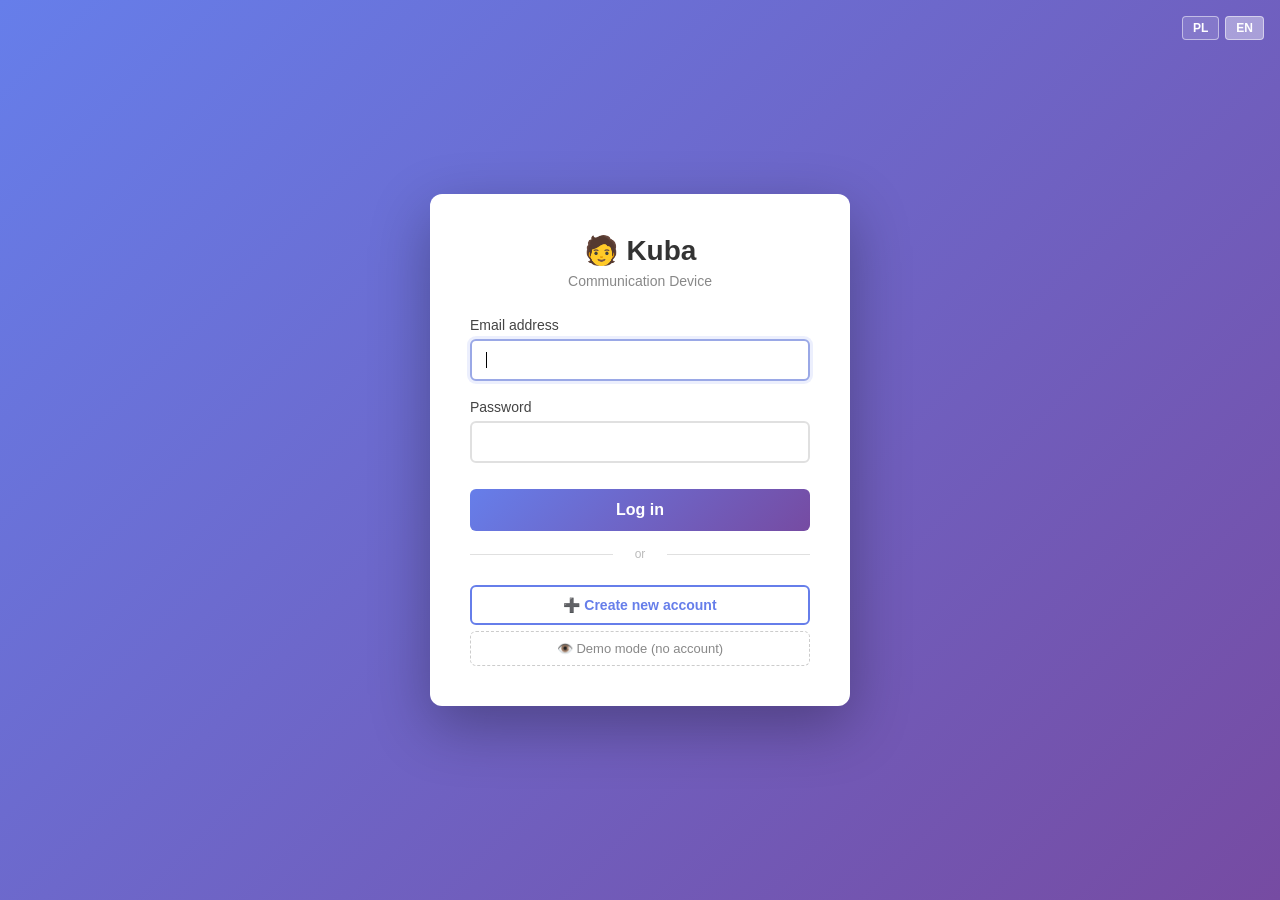
==== public/index.html @ e8bdd22d "Tool Tip for Demo" ====
<!DOCTYPE html>
<html lang="pl">
<head>
    <meta charset="UTF-8">
    <meta name="viewport" content="width=device-width, initial-scale=1.0">
    <title>Kuba - Urządzenie Komunikacyjne</title>
    <link rel="stylesheet" href="styles.css">
</head>
<body>
<div class="container">
    <!-- Header -->
    <header class="header">
        <h1 data-i18n="appHeading">Urządzenie Komunikacyjne</h1>
        <div class="status-bar">
            <span id="status" data-i18n="statusReady">Gotowe</span>
            <div id="demo-badge" class="demo-badge" style="display:none;">
                <span class="demo-badge-text" data-i18n="demoReadOnlyLabel">🔒 Read Only</span>
                <div class="demo-tooltip" data-i18n="demoBadgeTooltip">📝 Create account</div>
            </div>
            <button id="user-display-btn" class="manage-btn user-display-btn" title="Account">👤</button>
            <button id="manage-words-btn" class="manage-btn" data-i18n-title="manageWordsBtnTitle" title="Zarządzaj słowami">🛠️⚙️</button>
            <button id="logout-btn" class="manage-btn logout-btn" data-i18n-title="logoutBtnTitle" title="Wyloguj się">⏻</button>
        </div>
    </header>



    <!-- Recent Messages Display -->
    <div id="recent-messages-container" class="recent-messages-container">
        <div class="recent-messages-label" data-i18n="recentMessagesLabel">Ostatnio kliknięte:</div>
        <div id="recent-messages-list" class="recent-messages-list">
            <!-- Generated dynamically -->
        </div>
    </div>

    <!-- Category Grid -->
    <main class="category-grid" id="categoryGrid" role="main">
        <!-- Generated dynamically -->
    </main>

    <!-- Toast Notification -->
    <div id="toast" class="toast" aria-live="polite"></div>

    <!-- Hidden audio element for alarm fallback -->
    <audio id="alarm-audio"></audio>

    <!-- Word Management Modal -->
    <div id="word-modal" class="modal">
        <div class="modal-content">
            <div class="modal-header">
                <h2 data-i18n="modalTitle">Zarządzaj słowami</h2>
                <button class="modal-close" id="modal-close">&times;</button>
            </div>

            <div class="modal-body">
                <div class="modal-tabs">
                    <button class="tab-btn active" data-tab="categories-tab" data-i18n="tabCategories">Zarządzaj kategoriami</button>
                    <button class="tab-btn" data-tab="words-tab" data-i18n="tabWords">Zarządzaj Słowami</button>
                    <button class="tab-btn" data-tab="global-words-tab" data-i18n="tabGlobalWords">Globalne Słowa</button>
                    <button class="tab-btn" data-tab="settings-tab" data-i18n="tabSettings">Ustawienia</button>
                </div>

                <!-- Manage Categories Tab -->
                <div id="categories-tab" class="tab-content active">
                    <div class="form-group">
                        <label data-i18n="labelManageCategories">Zarządzaj kategoriami:</label>
                        <div class="categories-management-wrapper">
                            <div id="categories-management-list">
                                <p class="empty-placeholder" data-i18n="emptyCategories">Brak kategorii</p>
                            </div>
                        </div>

                        <div class="add-category-form">
                            <h4 data-i18n="headingAddCategory">➕ Dodaj nową kategorię</h4>
                            <div class="form-row">
                                <input type="text" id="new-category-name" data-i18n-placeholder="placeholderCategoryName" placeholder="Nazwa nowej kategorii..." class="inline-text-input">
                                <button id="add-category-btn" class="btn-primary" data-i18n="btnAdd">➕ Dodaj</button>
                            </div>
                        </div>
                        <small class="add-category-help" data-i18n="hintClickCategory">
                            Kliknij na kategorię aby edytować lub usunąć
                        </small>
                    </div>
                </div>

                <!-- Manage Words Tab -->
                <div id="words-tab" class="tab-content">
                    <div class="form-group">
                        <label for="words-category-select" data-i18n="labelSelectCategory">Wybierz kategorię:</label>
                        <select id="words-category-select">
                            <option value="" data-i18n="optionSelectCategory">-- Wybierz kategorię --</option>
                        </select>
                    </div>

                    <div id="words-list-container" class="words-list-container">
                        <p class="empty-placeholder" data-i18n="emptySelectCategory">Wybierz kategorię aby zobaczyć słowa</p>
                    </div>

                    <div id="add-word-form-simple" class="add-word-form">
                        <h4 data-i18n="headingAddWord">➕ Dodaj nowe słowo</h4>
                        <div class="form-row">
                            <input type="text" id="word-text-input" data-i18n-placeholder="placeholderWordText" placeholder="Tekst słowa..." class="inline-text-input">
                            <button id="add-word-btn" class="btn-primary" data-i18n="btnAdd">➕ Dodaj</button>
                        </div>
                    </div>

                    <!-- Hidden legacy elements kept for JS internal references -->
                    <select id="category-select" class="hidden-control"><option value="">...</option></select>
                    <select id="position-select" class="hidden-control"><option value="">...</option></select>
                    <input type="color" id="word-color-input" value="#667eea" class="hidden-control">
                    <input type="number" id="word-size-input" class="hidden-control">
                    <input type="checkbox" id="use-color-checkbox" class="hidden-control">
                    <button id="add-cancel-btn" class="hidden-control"></button>
                    <div id="edit-word-section" class="hidden-control">
                        <input type="text" id="edit-word-text">
                        <input type="color" id="edit-word-color" value="#667eea">
                        <input type="number" id="edit-word-size">
                        <p id="edit-word-position-info"></p>
                        <button id="save-edit-word-btn"></button>
                        <button id="edit-cancel-btn"></button>
                        <button id="edit-move-up-btn"></button>
                        <button id="edit-move-down-btn"></button>
                    </div>
                </div>

                <!-- Global Words Tab -->
                <div id="global-words-tab" class="tab-content">
                    <div class="form-group">
                        <p class="form-hint" data-i18n="globalWordsHint">Globalne słowa są dodawane do kategorii automatycznie. Każde słowo ma własny zakres.</p>
                    </div>

                    <div id="global-words-list-container" class="words-list-container">
                        <p class="empty-placeholder" data-i18n="emptyGlobalWords">Brak globalnych słów</p>
                    </div>

                    <div class="add-word-form active">
                        <h4 data-i18n="headingAddGlobalWord">➕ Dodaj globalne słowo</h4>
                        <div class="form-row">
                            <input type="text" id="global-word-text-input" data-i18n-placeholder="placeholderWordText" placeholder="Tekst słowa..." class="inline-text-input">
                            <button id="add-global-word-btn" class="btn-primary" data-i18n="btnAdd">➕ Dodaj</button>
                        </div>
                    </div>
                </div>

                <!-- Settings Tab -->
                <div id="settings-tab" class="tab-content">

                    <!-- Language Settings -->
                    <div class="settings-section-language">
                        <h3 data-i18n="headingLanguage">🌐 Język</h3>
                        <div class="form-group">
                            <label for="language-select" data-i18n="labelLanguage">Wybierz język:</label>
                            <select id="language-select">
                                <option value="pl" data-i18n="optionPolish">Polski</option>
                                <option value="en" data-i18n="optionEnglish">English</option>
                            </select>
                        </div>
                    </div>

                    <!-- Alarm Settings (Orange section) -->
                    <div class="settings-section-alarm">
                        <h3 data-i18n="headingAlarmSettings">🔔 Ustawienia alarmu</h3>

                        <div class="form-group">
                            <label for="alarm-type-select" data-i18n="labelAlarmType">Rodzaj dźwięku alarmu:</label>
                            <div class="settings-input-row">
                                <select id="alarm-type-select">
                                    <!-- Populated by JavaScript from ALARM_PROFILES -->
                                </select>
                                <button id="test-alarm-sound-btn" class="btn-secondary" data-i18n="btnTestAlarm">🔊 Testuj</button>
                            </div>
                            <small class="form-hint" data-i18n="hintAlarmType">
                                Wybierz rodzaj dźwięku dostosowany do potrzeb słuchowych użytkownika.
                            </small>
                        </div>

                        <div class="form-group">
                            <label for="alarm-output-select" data-i18n="labelAlarmDevice">Urządzenie dla alarmu:</label>
                            <select id="alarm-output-select">
                                <option value="" data-i18n="optionDefaultDevice">Domyślne</option>
                            </select>
                            <small class="form-hint" data-i18n="hintAlarmDevice">
                                Alarm zawsze będzie grał na wybranym urządzeniu, niezależnie od ustawień systemowych.
                            </small>
                        </div>

                        <div class="form-group">
                            <label for="alarm-duration-slider" data-i18n="labelAlarmDuration">Długość alarmu:</label>
                            <div class="slider-row">
                                <input type="range" id="alarm-duration-slider" min="1" max="10" step="1" value="6">
                                <span id="alarm-duration-display" class="value-display">6s</span>
                            </div>
                            <small class="form-hint" data-i18n="hintAlarmDuration">
                                Ustaw czas trwania alarmu od 1 do 10 sekund.
                            </small>
                        </div>
                    </div>

                    <!-- Dwell Time Settings (Blue section) -->
                    <div class="settings-section-dwell">
                        <h3 data-i18n="headingDwell">👁️ Patrzenie na przycisk (Dwell Time)</h3>

                        <div class="form-group">
                            <label>
                                <input type="checkbox" id="dwell-enabled-toggle">
                                <span data-i18n="labelDwellEnabled">Włącz patrzenie na przycisk (Dwell Time)</span>
                            </label>
                            <small class="form-hint" data-i18n="hintDwellEnabled">
                                Gdy włączysz, przycisk będzie automatycznie aktywowany po patrzeniu na niego przez wskazany czas.
                            </small>
                        </div>

                        <div class="form-group" id="dwell-time-settings">
                            <label for="dwell-time-slider" data-i18n="labelDwellTime">Czas patrzenia na przycisk (Dwell Time):</label>
                            <div class="slider-row">
                                <input type="range" id="dwell-time-slider" min="500" max="5000" step="100" value="2000">
                                <span id="dwell-time-display" class="value-display">2.0s</span>
                            </div>
                            <small class="form-hint" data-i18n="hintDwellTime">
                                Przycisk zostanie automatycznie aktywowany po patrzeniu na niego przez wskazany czas. Gdy odsuniesz kursor licznik zresetuje się.
                            </small>
                        </div>
                    </div>

                    <!-- Dark Mode Settings (Purple section) -->
                    <div class="settings-section-darkmode">
                        <h3 data-i18n="headingDarkMode">🌙 Tryb ciemny</h3>

                        <div class="form-group">
                            <label>
                                <input type="checkbox" id="dark-mode-toggle">
                                <span data-i18n="labelDarkMode">Włącz tryb ciemny</span>
                            </label>
                            <small class="form-hint" data-i18n="hintDarkMode">
                                Zmień tło na ciemne dla wygody w słabym oświetleniu.
                            </small>
                        </div>
                    </div>

                    <!-- Telegram Integration -->
                    <div class="settings-section-telegram">
                        <div class="form-group">
                            <label>
                                <input type="checkbox" id="telegram-toggle">
                                <span data-i18n="labelTelegramEnabled">Włącz wysyłanie wiadomości na Telegram</span>
                            </label>
                            <small class="form-hint" data-i18n="hintTelegramEnabled">
                                Gdy włączysz, wiadomości będą wysyłane na wybrany kanał Telegram.
                            </small>
                        </div>

                        <div class="form-group" id="telegram-settings">
                            <div class="form-section">
                                <label for="telegram-chat-select" data-i18n="labelTelegramRecipient">Wybierz odbiorcę:</label>
                                <select id="telegram-chat-select">
                                    <option value="" data-i18n="optionNoRecipients">-- Brak skonfigurowanych odbiorców --</option>
                                </select>
                            </div>

                            <div class="telegram-add-section">
                                <h4 data-i18n="headingAddRecipient">➕ Dodaj nowego odbiorcę</h4>
                                <div class="form-row">
                                    <input type="text" id="telegram-new-name" data-i18n-placeholder="placeholderTelegramName" placeholder="Nazwa (np. John)" class="inline-text-input">
                                    <input type="text" id="telegram-new-chat-id" placeholder="Chat ID" class="inline-text-input">
                                    <button id="telegram-add-chat-btn" class="btn-primary" data-i18n="btnAdd">➕ Dodaj</button>
                                </div>
                                <small class="form-hint" data-i18n="hintTelegramChatId">
                                    Znajdziesz swój Chat ID wpisując @userinfobot w Telegramie
                                </small>
                            </div>

                            <div class="form-section">
                                <div id="telegram-chats-list" class="telegram-chats-list">
                                    <p class="empty-placeholder" data-i18n="emptyRecipients">Brak skonfigurowanych odbiorców</p>
                                </div>
                            </div>

                            <div class="form-action">
                                <button id="telegram-test-btn" class="btn-secondary" data-i18n="btnTestConnection">
                                    Testuj połączenie
                                </button>
                                <div id="telegram-status"></div>
                            </div>
                        </div>
                    </div>
                </div>
            </div>

            <div class="modal-footer">
                <button id="save-all-changes-btn" class="btn-primary" data-i18n="btnSaveChanges">💾 Zapisz zmiany</button>
                <button id="modal-cancel" class="btn-secondary" data-i18n="btnCancelChanges">❌ Anuluj (odrzuć zmiany)</button>
            </div>
        </div>
    </div>
    <!-- User Management Modal -->
    <div id="user-modal" class="modal">
        <div class="modal-content">
            <div class="modal-header">
                <h2 id="user-modal-title">👥 Zarządzanie użytkownikami</h2>
                <button class="modal-close" id="user-modal-close">&times;</button>
            </div>
            <div class="modal-body" id="user-modal-body">
                <!-- Filled by userManagement.js -->
            </div>
        </div>
    </div>
</div>

<script type="module" src="js/app.js"></script>
</body>
</html>
---- public/styles.css ----
/* ============================================
   KUBA - AAC Application Styles
   Eye-Tracker Optimized
   ============================================ */

* {
    margin: 0;
    padding: 0;
    box-sizing: border-box;
}

body {
    font-family: "Segoe UI", Arial, sans-serif;
    background-color: #f5f5f5;
    color: #333;
    -webkit-user-select: none;
    user-select: none;
    overflow: hidden;
}

/* ============================================
   CONTAINER & LAYOUT
   ============================================ */

.container {
    display: flex;
    flex-direction: column;
    height: 100vh;
    width: 100%;
    max-width: 100%;
    background: #667eea;
    padding: 6px;
    gap: 6px;
    overflow-x: hidden;
}


.header {
    background: rgba(255, 255, 255, 0.95);
    padding: 10px 15px;
    border-radius: 8px;
    box-shadow: 0 2px 8px rgba(0, 0, 0, 0.1);
    display: flex;
    justify-content: space-between;
    align-items: center;
}

.header h1 {
    font-size: 24px;
    font-weight: 700;
    color: #333;
    text-transform: uppercase;
    letter-spacing: 1px;
}

.status-bar {
    display: flex;
    gap: 15px;
    align-items: center;
    font-size: 14px;
    font-weight: 500;
}

.audio-device-selector {
    display: flex;
    gap: 8px;
    align-items: center;
}

.audio-device-selector label {
    font-size: 18px;
    cursor: pointer;
}

.audio-device-selector select {
    padding: 6px 10px;
    border: 2px solid rgba(102, 126, 234, 0.3);
    border-radius: 4px;
    background: white;
    color: #333;
    font-size: 12px;
    font-family: inherit;
    cursor: pointer;
    transition: border-color 0.2s ease;
    min-width: 150px;
}

.audio-device-selector select:hover {
    border-color: rgba(102, 126, 234, 0.6);
}

.audio-device-selector select:focus {
    outline: none;
    border-color: #667eea;
    box-shadow: 0 0 0 3px rgba(102, 126, 234, 0.1);
}

#status {
    color: #28a745;
    padding: 5px 12px;
    background: #e8f5e9;
    border-radius: 20px;
}

#user-display {
    margin-right: 15px;
    font-size: 14px;
    color: #666;
}

#alarm-audio {
    display: none;
}

/* ============================================
   RECENT MESSAGES DISPLAY
   ============================================ */

.recent-messages-container {
    background: rgba(255, 255, 255, 0.95);
    border-radius: 8px;
    padding: 10px 15px;
    box-shadow: 0 2px 8px rgba(0, 0, 0, 0.1);
    display: flex;
    align-items: center;
    gap: 12px;
    max-height: 65px;
    overflow: hidden;
    flex-shrink: 0;
}

.recent-messages-label {
    font-size: 14px;
    font-weight: 600;
    color: #333;
    text-transform: uppercase;
    letter-spacing: 0.5px;
    white-space: nowrap;
    flex-shrink: 0;
}

.recent-messages-list {
    display: flex;
    gap: 8px;
    overflow-x: auto;
    overflow-y: hidden;
    flex: 1;
    padding-right: 10px;
    scroll-behavior: smooth;
}

.recent-messages-list::-webkit-scrollbar {
    height: 4px;
}

.recent-messages-list::-webkit-scrollbar-track {
    background: transparent;
}

.recent-messages-list::-webkit-scrollbar-thumb {
    background: rgba(102, 126, 234, 0.3);
    border-radius: 2px;
}

.recent-messages-list::-webkit-scrollbar-thumb:hover {
    background: rgba(102, 126, 234, 0.5);
}

.recent-message-item {
    background: linear-gradient(135deg, rgba(102, 126, 234, 0.1) 0%, rgba(118, 75, 162, 0.1) 100%);
    border: 1px solid rgba(102, 126, 234, 0.3);
    border-radius: 6px;
    padding: 8px 12px;
    font-size: 13px;
    font-weight: 500;
    color: #333;
    white-space: nowrap;
    display: flex;
    flex-direction: column;
    gap: 2px;
    flex-shrink: 0;
    min-height: 44px;
    align-items: center;
    justify-content: center;
    text-align: center;
    cursor: pointer;
    transition: all 0.2s ease;
    background-clip: padding-box;
}

.recent-message-item:hover {
    background: linear-gradient(135deg, rgba(102, 126, 234, 0.2) 0%, rgba(118, 75, 162, 0.2) 100%);
    border-color: rgba(102, 126, 234, 0.5);
    transform: translateY(-2px);
    box-shadow: 0 4px 10px rgba(102, 126, 234, 0.2);
}

.recent-message-item:active {
    transform: translateY(0);
    box-shadow: 0 2px 6px rgba(102, 126, 234, 0.15);
}

.recent-message-item:focus {
    outline: 2px solid #667eea;
    outline-offset: 2px;
}

.recent-message-text {
    font-weight: 600;
    color: #667eea;
    max-width: 120px;
    overflow: hidden;
    text-overflow: ellipsis;
    white-space: nowrap;
}

.recent-message-meta {
    font-size: 11px;
    color: #999;
    white-space: nowrap;
}

/* ============================================
   DARK MODE - RECENT MESSAGES
   ============================================ */

.dark-mode .recent-messages-container {
    background: rgba(30, 30, 30, 0.95);
    box-shadow: 0 2px 8px rgba(0, 0, 0, 0.5);
}

.dark-mode .recent-messages-label {
    color: #e0e0e0;
}

.dark-mode .recent-message-item {
    background: linear-gradient(135deg, rgba(102, 126, 234, 0.08) 0%, rgba(118, 75, 162, 0.08) 100%);
    border: 1px solid rgba(102, 126, 234, 0.2);
    color: #e0e0e0;
}

.dark-mode .recent-message-item:hover {
    background: linear-gradient(135deg, rgba(102, 126, 234, 0.15) 0%, rgba(118, 75, 162, 0.15) 100%);
    border-color: rgba(102, 126, 234, 0.4);
    box-shadow: 0 4px 10px rgba(102, 126, 234, 0.15);
}

.dark-mode .recent-message-item:focus {
    outline: 2px solid #667eea;
    outline-offset: 2px;
}

.dark-mode .recent-message-text {
    color: #8fa3ff;
}

.dark-mode .recent-message-meta {
    color: #666;
}

/* ============================================
   RESPONSIVE - RECENT MESSAGES
   ============================================ */

@media (max-width: 1200px) {
    .recent-messages-container {
        padding: 8px 12px;
    }

    .recent-message-item {
        padding: 6px 10px;
        font-size: 12px;
        min-height: 40px;
    }
}

@media (max-width: 768px) {
    .recent-messages-container {
        padding: 6px 10px;
        gap: 8px;
    }

    .recent-messages-label {
        font-size: 12px;
    }

    .recent-message-item {
        padding: 5px 8px;
        font-size: 11px;
        min-height: 36px;
    }

    .recent-message-text {
        max-width: 80px;
        font-size: 11px;
    }

    .recent-message-meta {
        font-size: 9px;
    }
}



/* ============================================
   CATEGORY GRID - WINDOWS TILES STYLE
   ============================================ */

.category-grid {
    display: grid;
    grid-template-columns: repeat(3, 1fr);
    grid-auto-rows: auto;
    gap: 12px;
    padding: 48px;
    background: rgba(255, 255, 255, 0.95);
    border-radius: 8px;
    overflow-y: auto;
    overflow-x: hidden;
    flex: 1;
    grid-auto-flow: row;
    width: 100%;
}

/* Special layout for expanded category view */
.category-grid.expanded-view {
    display: flex;
    flex-direction: column;
    grid-template-columns: none;
    gap: 12px;
    padding: 12px;
}

/* ============================================
   CATEGORY TILES - WINDOWS TILES EFFECT
   ============================================ */

.category-tile {
    background: linear-gradient(135deg, rgba(102, 126, 234, 0.1) 0%, rgba(118, 75, 162, 0.1) 100%);
    border: 2px solid rgba(102, 126, 234, 0.3);
    border-radius: 8px;
    padding: 12px;
    display: flex;
    flex-direction: column;
    transition: all 0.3s ease;
    min-height: auto;
    box-shadow: 0 2px 10px rgba(102, 126, 234, 0.15);
    overflow: visible;
}

/* Variable tile sizes for Windows tiles aesthetic */
.category-tile.size-large {
    min-height: 320px;
    grid-row: span 1;
}

.category-tile.size-medium {
    min-height: auto;
}

.category-tile.size-small {
    min-height: auto;
}

.category-tile.category-narrow {
    grid-column: span 1;
}

.category-tile.category-narrow .word-button {
    width: 100%;
    flex: 0 0 100%;
}

/* ============================================
   EXPANDABLE CATEGORIES
   ============================================ */

.category-tile.expandable-category {
    display: flex;
    align-items: center;
    justify-content: center;
    min-height: 200px;
    padding: 0;
    cursor: pointer;
}

.category-expand-button {
    width: 100%;
    height: 100%;
    padding: 24px;
    background: darkslateblue;
    color: white;
    font-size: 40px;
    font-weight: 700;
    border: none;
    border-radius: 8px;
    text-transform: uppercase;
    letter-spacing: 1px;
    cursor: pointer;
    display: flex;
    align-items: center;
    justify-content: center;
    transition: all 0.3s ease;
    box-shadow: 0 8px 20px rgba(102, 126, 234, 0.4);
    position: relative;
    overflow: hidden;
}

.category-expand-button:hover {
    transform: translateY(-6px);
    box-shadow: 0 12px 30px rgba(102, 126, 234, 0.6);
}

.category-expand-button:active {
    transform: translateY(-2px);
    box-shadow: 0 6px 16px rgba(102, 126, 234, 0.4);
}

/* Dwell progress for expand button */
.category-expand-button .dwell-progress {
    position: absolute;
    top: 0;
    left: 0;
    right: 0;
    bottom: 0;
    background: rgba(255, 255, 255, 0.3);
    border-radius: 4px;
    pointer-events: none;
    transition: opacity 0.1s ease;
    z-index: 1;
}

/* ============================================
   EXPANDED CATEGORY VIEW
   ============================================ */

.expanded-category-view {
    display: flex;
    flex-direction: column;
    height: 100%;
    width: 100%;
    gap: 12px;
    flex: 1;
}

.expanded-title {
    margin: 0;
    color: #333;
    font-size: 28px;
    font-weight: 700;
    text-transform: uppercase;
    letter-spacing: 1px;
    padding: 8px 16px;
    background: white;
    border-radius: 8px;
    box-shadow: 0 2px 8px rgba(0, 0, 0, 0.1);
}

.expanded-words-container {
    display: grid;
    grid-template-columns: repeat(4, 1fr);
    gap: 16px;
    padding: 16px;
    background: rgba(255, 255, 255, 0.95);
    border-radius: 8px;
    overflow-y: auto;
    flex: 1;
    width: 100%;
}

.expanded-word-button {
    flex: none !important;
    min-height: 140px;
    font-size: 40px !important;
    padding: 16px 12px;
}

.back-button-expanded {
    background: #28a745 !important;
    box-shadow: 0 4px 10px rgba(40, 167, 69, 0.4) !important;
    font-size: 40px !important;
}

.back-button-expanded:hover {
    filter: brightness(1.1);
}

.category-title {
    font-size: 24px;
    font-weight: 700;
    color: #667eea;
    margin-bottom: 8px;
    text-transform: uppercase;
    letter-spacing: 1px;
    padding-bottom: 6px;
    border-bottom: 3px solid rgba(102, 126, 234, 0.4);
}

.category-words {
    display: flex;
    flex-wrap: wrap;
    gap: 6px;
    flex: 1;
    width: 100%;
}

/* ============================================
   WORD BUTTONS
   ============================================ */

.word-button {
    padding: 12px 16px;
    border: 2px solid transparent;
    border-radius: 6px;
    background: #667eea;
    color: white;
    font-weight: 700;
    cursor: pointer;
    transition: all 0.2s ease;
    text-align: center;
    white-space: normal;
    word-wrap: break-word;
    line-height: 1.2;
    text-transform: uppercase;
    letter-spacing: 0.5px;
    box-shadow: 0 4px 10px rgba(102, 126, 234, 0.35);
    display: inline-flex;
    align-items: center;
    justify-content: center;
    position: relative;
    overflow: hidden;
    flex: 0 1 calc(50% - 3px);
     min-height: 50px;
    max-width: none;
}

/* Dwell time progress overlay */
.dwell-progress {
    position: absolute;
    top: 0;
    left: 0;
    right: 0;
    bottom: 0;
    background: rgba(255, 255, 255, 0.3);
    border-radius: 4px;
    pointer-events: none;
    transition: opacity 0.1s ease;
    z-index: 1;
}

/* Button hover/active states */

.word-button:hover {
    transform: translateY(-4px);
    box-shadow: 0 8px 20px rgba(102, 126, 234, 0.5);
    border-color: rgba(255, 255, 255, 0.4);
}

.word-button:active {
    transform: translateY(0);
    box-shadow: 0 2px 8px rgba(102, 126, 234, 0.3);
    border-color: rgba(255, 255, 255, 0.6);
}

/* Special styling for custom colored buttons */

.word-button[style*="background"]:hover {
    filter: brightness(1.1);
}

/* ============================================
   TOAST NOTIFICATIONS
   ============================================ */

.toast {
    position: fixed;
    bottom: 20px;
    left: 50%;
    transform: translateX(-50%) translateY(200px);
    background: rgba(0, 0, 0, 0.85);
    color: white;
    padding: 16px 24px;
    border-radius: 6px;
    font-size: 16px;
    font-weight: 500;
    z-index: 1000;
    transition: transform 0.3s ease;
    max-width: 400px;
    text-align: center;
    pointer-events: none;
}

.toast.show {
    transform: translateX(-50%) translateY(0);
}

.toast.success {
    background: #28a745;
}

.toast.error {
    background: #dc3545;
}

.toast.info {
    background: #667eea;
}

/* ============================================
    RESPONSIVE DESIGN
    ============================================ */

/* Tablets and smaller desktops */
@media (max-width: 1200px) {
    .category-grid {
        grid-template-columns: repeat(2, 1fr);
    }

    .category-tile {
        min-height: auto;
        overflow: visible;
    }

    .category-tile.size-large {
        min-height: 250px;
    }

    .word-grid {
        grid-template-columns: repeat(auto-fit, minmax(70px, 1fr));
        gap: 10px;
    }

    .word-button.weight-2 {
        grid-column: span 2;
    }

    .word-button.weight-2-5 {
        grid-column: span 2;
    }

    .word-button.weight-3 {
        grid-column: span 2;
    }

    .audio-device-selector select {
        min-width: 140px;
    }

    /* Expanded view tablet */
    .expanded-words-container {
        grid-template-columns: repeat(3, 1fr);
        gap: 12px;
        padding: 12px;
    }

    .expanded-word-button {
        min-height: 120px;
        padding: 12px;
    }

    .expanded-title {
        font-size: 24px;
        padding: 10px 12px;
    }
}

/* Mobile and small tablets */
@media (max-width: 768px) {
    .container {
        padding: 4px;
        gap: 4px;
    }

    .header h1 {
        font-size: 20px;
    }

    .header {
        padding: 8px 12px;
    }

    .status-bar {
        gap: 8px;
        flex-wrap: wrap;
    }

    .demo-badge {
        padding: 5px 10px;
        font-size: 12px;
        margin: 0 4px;
    }

    .demo-tooltip {
        bottom: -80px;
        max-width: 180px;
        font-size: 11px;
    }

    .audio-device-selector select {
        min-width: 120px;
        font-size: 11px;
        padding: 4px 8px;
    }

    .category-grid {
        grid-template-columns: 1fr;
        padding: 8px;
        gap: 8px;
    }

    .category-grid.expanded-view {
        padding: 8px;
    }

    .category-tile {
        min-height: auto;
        padding: 8px;
        overflow: visible;
    }

    .category-tile.size-large {
        min-height: auto;
    }

    .category-words {
        gap: 4px;
    }

    .word-grid {
        grid-template-columns: repeat(auto-fit, minmax(60px, 1fr));
        gap: 8px;
    }

    .word-button {
        min-height: 60px;
        padding: 15px;
        font-size: 14px;
        flex: 0 1 calc(50% - 3px);
    }

    .word-button.weight-2 {
        grid-column: span 2;
        min-height: 70px;
    }

    .word-button.weight-2-5 {
        grid-column: span 2;
        min-height: 80px;
    }

    /* Expanded view mobile */
    .expanded-title {
        font-size: 22px;
        padding: 8px 12px;
        margin-bottom: 4px;
    }

    .expanded-words-container {
        grid-template-columns: repeat(2, 1fr);
        gap: 8px;
        padding: 8px;
    }

    .expanded-word-button {
        min-height: 100px;
        font-size: 14px !important;
        padding: 10px;
    }

    .back-button-expanded {
        font-size: 16px !important;
        min-height: 100px;
    }

    .category-expand-button {
        font-size: 22px;
        padding: 14px;
        min-height: 120px;
    }

    .category-tile.expandable-category {
        min-height: 120px;
    }
}

/* ============================================
   ACCESSIBILITY & FOCUS
   ============================================ */

/*.word-button:focus {*/
/*    outline: 3px solid #ffd700;*/
/*    outline-offset: 2px;*/
/*}*/

/* Prevent text selection interference */
.word-button * {
    pointer-events: none;
}

/* Smooth scrolling */
.word-grid {
    scroll-behavior: smooth;
}

/* ============================================
    MANAGE BUTTON & ALARM BUTTON
    ============================================ */

.manage-btn {
    background: none;
    border: none;
    font-size: 20px;
    cursor: pointer;
    padding: 5px 10px;
    border-radius: 4px;
    transition: background 0.2s ease;
    color: #333;
}

.manage-btn:hover {
    background: rgba(102, 126, 234, 0.1);
}

.logout-btn {
    color: #333;
    margin-left: 8px;
}

/* ============================================
    DEMO BADGE & TOOLTIP
    ============================================ */

.demo-badge {
    position: relative;
    display: inline-flex;
    align-items: center;
    padding: 6px 12px;
    background: linear-gradient(135deg, #ffc107 0%, #ff9800 100%);
    border-radius: 20px;
    cursor: pointer;
    transition: all 0.2s ease;
    box-shadow: 0 2px 8px rgba(255, 152, 0, 0.3);
    font-size: 13px;
    font-weight: 600;
    color: white;
    margin: 0 8px;
}

.demo-badge:hover {
    transform: translateY(-2px);
    box-shadow: 0 4px 12px rgba(255, 152, 0, 0.5);
}

.demo-badge:active {
    transform: translateY(0);
}

.demo-badge-text {
    white-space: nowrap;
    z-index: 2;
}

.demo-tooltip {
    position: absolute;
    bottom: -75px;
    left: 50%;
    transform: translateX(-50%);
    background: #333;
    color: white;
    padding: 10px 14px;
    border-radius: 6px;
    font-size: 12px;
    font-weight: 400;
    white-space: normal;
    max-width: 220px;
    text-align: center;
    pointer-events: none;
    opacity: 0;
    visibility: hidden;
    transition: opacity 0.3s ease, visibility 0.3s ease;
    z-index: 1000;
    line-height: 1.4;
}

.demo-tooltip::before {
    content: '';
    position: absolute;
    top: -6px;
    left: 50%;
    transform: translateX(-50%);
    width: 0;
    height: 0;
    border-left: 6px solid transparent;
    border-right: 6px solid transparent;
    border-bottom: 6px solid #333;
}

.demo-badge:hover .demo-tooltip {
    opacity: 1;
    visibility: visible;
}

.alarm-btn {
    background: none;
    border: none;
    font-size: 20px;
    cursor: pointer;
    padding: 5px 10px;
    border-radius: 4px;
    transition: background 0.2s ease;
}

.alarm-btn:hover {
    background: rgba(255, 69, 69, 0.1);
}

.alarm-btn.playing {
    animation: pulse-alarm 0.6s ease;
}

/* ============================================
    INLINE INPUT STYLES TO CLASSES
    ============================================ */

/* Empty state placeholder text inside containers */
.empty-placeholder {
    color: #999;
    text-align: center;
    padding: 20px 0;
    margin: 0;
}

/* Hidden legacy form controls (kept for JS references) */
.hidden-control {
    display: none;
}

/* Settings row: input + action button side by side */
.settings-input-row {
    display: flex;
    gap: 10px;
    align-items: flex-start;
}

.settings-input-row select {
    flex: 1;
}

/* Slider row: range input + value display */
.slider-row {
    display: flex;
    gap: 10px;
    align-items: center;
}

.slider-row input[type="range"] {
    flex: 1;
}

/* Value display span next to sliders */
.value-display {
    min-width: 50px;
    text-align: right;
    font-size: 14px;
    font-weight: 600;
}

/* Small hint / description text under form fields */
.form-hint {
    color: #999;
    margin-top: 8px;
    display: block;
    font-size: 13px;
}

/* Spacer sections inside panels */
.form-section {
    margin-top: 15px;
}

.form-action {
    margin-top: 10px;
}

/* Initially hidden settings panels (toggled by JS) */
#dwell-time-settings,
#telegram-settings {
    display: none;
}

/* Categories management list min-height */
#categories-management-list {
    min-height: 60px;
}

/* Add buttons in form rows */
#add-category-btn {
    padding: 8px 16px;
    font-size: 13px;
    white-space: nowrap;
    flex-shrink: 0;
}

#add-word-btn,
#telegram-add-chat-btn {
    padding: 8px 16px;
    white-space: nowrap;
    flex-shrink: 0;
}

/* Test alarm sound button */
#test-alarm-sound-btn {
    padding: 8px 16px;
    white-space: nowrap;
    flex-shrink: 0;
}

/* Telegram specific */
#telegram-chat-select {
    margin-top: 5px;
}

#telegram-test-btn {
    width: 100%;
    padding: 10px;
}

#telegram-status {
    margin-top: 8px;
    font-size: 13px;
    text-align: center;
    min-height: 20px;
}

.telegram-add-section .form-row {
    margin-bottom: 10px;
}

.inline-text-input {
    flex: 1;
    padding: 8px;
    border: 1px solid #ddd;
    border-radius: 4px;
    font-size: 14px;
    background: white;
    color: #333;
}

.inline-text-input:focus {
    outline: none;
    border-color: #667eea;
    box-shadow: 0 0 0 3px rgba(102, 126, 234, 0.1);
}

.form-row {
    display: flex;
    gap: 10px;
}

.add-word-form {
    display: none;
    margin-top: 15px;
    padding-top: 15px;
    border-top: 1px solid #e0e0e0;
}

.add-word-form.active {
    display: block;
}

.add-word-form h4 {
    margin: 0 0 10px;
    color: #333;
}

.add-category-form {
    margin-top: 15px;
    padding-top: 15px;
    border-top: 1px solid #e0e0e0;
}

.add-category-form h4 {
    margin: 0 0 10px;
    color: #333;
}

.add-category-input {
    display: flex;
    align-items: center;
    flex: 1;
    min-width: 150px;
}

.add-category-input input {
    flex: 1;
    padding: 8px;
    border: 1px solid #ddd;
    border-radius: 4px;
    font-size: 13px;
    background: white;
    color: #333;
}

.add-category-input input:focus {
    outline: none;
    border-color: #667eea;
    box-shadow: 0 0 0 3px rgba(102, 126, 234, 0.1);
}

.add-category-help {
    display: block;
    color: #999;
    margin-top: 8px;
    font-size: 13px;
}

.telegram-add-section {
    margin-top: 15px;
    padding-top: 15px;
    border-top: 1px solid #e0e0e0;
}

.telegram-add-section h4 {
    margin: 0 0 10px;
    color: #333;
}

.confirm-dialog-container {
    position: fixed;
    top: 50%;
    left: 50%;
    transform: translate(-50%, -50%);
    background: white;
    padding: 30px;
    border-radius: 8px;
    box-shadow: 0 4px 20px rgba(0, 0, 0, 0.3);
    z-index: 2000;
    min-width: 380px;
    max-width: 90%;
    box-sizing: border-box;
}

.dialog-container {
    position: fixed;
    top: 50%;
    left: 50%;
    transform: translate(-50%, -50%);
    background: white;
    padding: 30px;
    border-radius: 8px;
    box-shadow: 0 4px 20px rgba(0, 0, 0, 0.3);
    z-index: 2000;
    min-width: 400px;
    max-width: 90%;
    box-sizing: border-box;
}

.dialog-container h3 {
    margin-top: 0;
    color: #333;
}

.dialog-container label {
    display: block;
    margin-bottom: 5px;
    font-weight: 600;
    color: #333;
}

.dialog-container input,
.dialog-container select {
    width: 100%;
    padding: 8px;
    border: 1px solid #ddd;
    border-radius: 4px;
    font-size: 14px;
    box-sizing: border-box;
}

.dialog-container input[type="color"] {
    height: 40px;
    cursor: pointer;
}

.dialog-group {
    margin: 15px 0;
}

.dialog-buttons {
    display: flex;
    gap: 10px;
    margin-top: 25px;
}

.confirm-dialog-container {
    position: fixed;
    top: 50%;
    left: 50%;
    transform: translate(-50%, -50%);
    background: white;
    padding: 30px;
    border-radius: 8px;
    box-shadow: 0 4px 20px rgba(0, 0, 0, 0.3);
    z-index: 2000;
    min-width: 380px;
    max-width: 90%;
    box-sizing: border-box;
}

.confirm-dialog-container h3 {
    margin-top: 0;
    color: #333;
    font-size: 18px;
}

.confirm-dialog-container p {
    margin: 15px 0;
    color: #666;
    line-height: 1.5;
}

.confirm-dialog-buttons {
    display: flex;
    gap: 10px;
    margin-top: 25px;
}

.confirm-backdrop {
    position: fixed;
    top: 0;
    left: 0;
    right: 0;
    bottom: 0;
    background: rgba(0, 0, 0, 0.3);
    z-index: 1999;
}

.dialog-backdrop {
    position: fixed;
    top: 0;
    left: 0;
    right: 0;
    bottom: 0;
    background: rgba(0, 0, 0, 0.3);
    z-index: 1999;
}

.modal {
    display: none;
    position: fixed;
    z-index: 2000;
    left: 0;
    top: 0;
    width: 100%;
    height: 100%;
    background-color: rgba(0, 0, 0, 0.4);
    animation: fadeIn 0.3s ease;
}

.modal.show {
    display: flex;
    align-items: center;
    justify-content: center;
}

.modal-content {
    background-color: white;
    padding: 30px;
    border-radius: 8px;
    box-shadow: 0 4px 20px rgba(0, 0, 0, 0.3);
    width: 90%;
    max-width: 500px;
    max-height: 90vh;
    overflow-y: auto;
}

.modal-header {
    display: flex;
    justify-content: space-between;
    align-items: center;
    margin-bottom: 20px;
    border-bottom: 2px solid #f0f0f0;
    padding-bottom: 15px;
}

.modal-header h2 {
    margin: 0;
    color: #333;
    font-size: 24px;
}

.modal-close {
    background: none;
    border: none;
    font-size: 28px;
    cursor: pointer;
    color: #999;
    padding: 0;
    width: 30px;
    height: 30px;
    display: flex;
    align-items: center;
    justify-content: center;
}

.modal-close:hover {
    color: #333;
}

.modal-body {
    margin-bottom: 20px;
}

.modal-tabs {
    display: flex;
    gap: 10px;
    margin-bottom: 20px;
    border-bottom: 2px solid #e0e0e0;
}

.tab-btn {
    padding: 10px 15px;
    background: none;
    border: none;
    font-size: 14px;
    font-weight: 600;
    cursor: pointer;
    color: #999;
    border-bottom: 3px solid transparent;
    transition: all 0.2s ease;
}

.tab-btn.active {
    color: #667eea;
    border-bottom-color: #667eea;
}

.tab-btn:hover {
    color: #667eea;
}

.tab-content {
    display: none;
}

.tab-content.active {
    display: block;
}

.words-list {
    max-height: 400px;
    overflow-y: auto;
}

.word-item {
    display: flex;
    justify-content: space-between;
    align-items: center;
    padding: 12px;
    border: 1px solid #e0e0e0;
    border-radius: 4px;
    margin-bottom: 10px;
    background: #f9f9f9;
}

.word-item-info {
    flex: 1;
}

.word-item-title {
    font-weight: 600;
    color: #333;
    margin-bottom: 4px;
}

.word-item-detail {
    font-size: 12px;
    color: #999;
}

.word-item-color {
    display: inline-block;
    width: 20px;
    height: 20px;
    border-radius: 3px;
    margin-right: 10px;
    border: 1px solid #ddd;
}

.word-item-delete {
    background: #ff6b6b;
    color: white;
    border: none;
    padding: 6px 12px;
    border-radius: 4px;
    font-size: 12px;
    cursor: pointer;
    transition: all 0.2s ease;
}

.word-item-delete:hover {
    background: #ff5252;
    transform: scale(1.05);
}

.word-item-edit {
    background: #667eea;
    color: white;
    border: none;
    padding: 6px 12px;
    border-radius: 4px;
    font-size: 12px;
    cursor: pointer;
    transition: all 0.2s ease;
    margin-right: 8px;
}

.word-item-edit:hover {
    background: #5567d8;
    transform: scale(1.05);
}

.word-item-actions {
    display: flex;
    gap: 8px;
    align-items: center;
}

.word-category-group {
    margin-bottom: 20px;
}

.word-category-title {
    font-weight: 700;
    color: #667eea;
    margin-bottom: 10px;
    padding-bottom: 8px;
    border-bottom: 2px solid #667eea;
}

.form-group {
    margin-bottom: 15px;
}

.form-group label {
    display: block;
    margin-bottom: 6px;
    font-weight: 600;
    color: #333;
    font-size: 14px;
}

/* ============================================
    CONTAINER STYLES
    ============================================ */

.words-list-container {
    margin-top: 10px;
    min-height: 60px;
    max-height: 350px;
    overflow-y: auto;
    background: #f5f5f5;
    border-radius: 8px;
    padding: 10px;
}

.telegram-chats-list {
    background: #f5f5f5;
    border-radius: 8px;
    padding: 15px;
    max-height: 250px;
    overflow-y: auto;
}

.categories-management-wrapper {
    background: #f5f5f5;
    border-radius: 8px;
    padding: 15px;
    margin: 10px 0;
    max-height: 250px;
    overflow-y: auto;
}

.settings-section-language,
.settings-section-alarm,
.settings-section-dwell,
.settings-section-darkmode,
.settings-section-telegram {
    border-left: 4px solid;
    background: #fff;
    padding: 20px;
    border-radius: 6px;
    margin-bottom: 20px;
}

.settings-section-language {
    border-left-color: #667eea;
}

.settings-section-language h3 {
    margin: 0 0 15px;
    color: #333;
    font-size: 16px;
}

.settings-section-language > .form-group {
    padding: 0;
    margin-bottom: 15px;
    background: transparent;
    border: none;
    box-shadow: none;
}

.settings-section-alarm {
    border-left-color: #ff9800;
}

.settings-section-dwell {
    border-left-color: #2196f3;
}

.settings-section-darkmode {
    border-left-color: #9c27b0;
}

.settings-section-telegram {
    border-left-color: #4caf50;
}

.settings-section-alarm h3 {
    margin: 0 0 15px;
    color: #333;
    font-size: 16px;
}

.settings-section-dwell h3 {
    margin: 0 0 15px;
    color: #333;
    font-size: 16px;
}

.settings-section-darkmode h3 {
    margin: 0 0 15px;
    color: #333;
    font-size: 16px;
}

.settings-section-telegram h3 {
    margin: 0 0 15px;
    color: #333;
    font-size: 16px;
}

#settings-tab > .form-group {
    padding: 16px;
    margin-bottom: 16px;
    background: #f9f9f9;
    border: 1px solid #e8e8e8;
    border-radius: 6px;
    box-shadow: 0 1px 3px rgba(0, 0, 0, 0.05);
    transition: all 0.2s ease;
}

#settings-tab > .form-group:hover {
    border-color: #d0d0d0;
    box-shadow: 0 2px 6px rgba(0, 0, 0, 0.08);
}

/* Settings section containers */
#settings-tab > .settings-section-language,
#settings-tab > .settings-section-alarm,
#settings-tab > .settings-section-dwell,
#settings-tab > .settings-section-telegram {
    box-shadow: 0 1px 3px rgba(0, 0, 0, 0.05);
    transition: all 0.2s ease;
}

#settings-tab > .settings-section-language:hover,
#settings-tab > .settings-section-alarm:hover,
#settings-tab > .settings-section-dwell:hover,
#settings-tab > .settings-section-telegram:hover {
    box-shadow: 0 2px 6px rgba(0, 0, 0, 0.08);
}

/* Nested form-groups inside sections */
.settings-section-language > .form-group,
.settings-section-alarm > .form-group,
.settings-section-dwell > .form-group,
.settings-section-telegram > .form-group {
    padding: 0;
    margin-bottom: 15px;
    background: transparent;
    border: none;
    box-shadow: none;
}

.form-group input,
.form-group select {
    width: 100%;
    padding: 10px;
    border: 2px solid #e0e0e0;
    border-radius: 4px;
    font-size: 14px;
    font-family: inherit;
    transition: border-color 0.2s ease;
}

.form-group input:focus,
.form-group select:focus {
    outline: none;
    border-color: #667eea;
    box-shadow: 0 0 0 3px rgba(102, 126, 234, 0.1);
}

.form-group input[type="color"] {
    height: 44px;
    padding: 2px;
    cursor: pointer;
}

.form-group input[type="checkbox"] {
    width: auto;
    margin-right: 8px;
}

.form-group label:has(input[type="checkbox"]) {
    display: flex;
    align-items: center;
    gap: 8px;
    margin-bottom: 0;
}

/* Range slider styling */
input[type="range"] {
    -webkit-appearance: none;
    width: 100%;
    height: 8px;
    border-radius: 5px;
    outline: none;
    -webkit-slider-thumb-appearance: none;
}

input[type="range"]::-webkit-slider-thumb {
    -webkit-appearance: none;
    appearance: none;
    width: 20px;
    height: 20px;
    border-radius: 50%;
    background: #667eea;
    cursor: pointer;
    border: 2px solid white;
    box-shadow: 0 2px 8px rgba(102, 126, 234, 0.3);
}

input[type="range"]::-moz-range-thumb {
    width: 20px;
    height: 20px;
    border-radius: 50%;
    background: #667eea;
    cursor: pointer;
    border: 2px solid white;
    box-shadow: 0 2px 8px rgba(102, 126, 234, 0.3);
}

.modal-footer {
    display: flex;
    gap: 10px;
    justify-content: flex-end;
    border-top: 2px solid #f0f0f0;
    padding-top: 15px;
}

.btn-primary,
.btn-secondary {
    padding: 10px 20px;
    border: none;
    border-radius: 4px;
    font-size: 14px;
    font-weight: 600;
    cursor: pointer;
    transition: all 0.2s ease;
}

.btn-primary {
    background: #667eea;
    color: white;
    box-shadow: 0 4px 10px rgba(102, 126, 234, 0.35);
}

.btn-primary:hover {
    transform: translateY(-2px);
    box-shadow: 0 6px 16px rgba(102, 126, 234, 0.45);
}

.btn-primary:active {
    transform: translateY(0);
}

.btn-secondary {
    background: #f0f0f0;
    color: #333;
}

.btn-secondary:hover {
    background: #e0e0e0;
}

/* ============================================
   ANIMATIONS
   ============================================ */

@keyframes fadeIn {
    from {
        opacity: 0;
    }
    to {
        opacity: 1;
    }
}

@keyframes slideIn {
    from {
        opacity: 0;
        transform: translateY(20px);
    }
    to {
        opacity: 1;
        transform: translateY(0);
    }
}

@keyframes pulse {
    0% {
        box-shadow: 0 0 0 0 rgba(102, 126, 234, 0.7);
    }
    70% {
        box-shadow: 0 0 0 20px rgba(102, 126, 234, 0);
    }
    100% {
        box-shadow: 0 0 0 0 rgba(102, 126, 234, 0);
    }
}

.word-button.active-speech {
    animation: pulse 0.6s ease;
}

/* Dwell timer active animation - subtle blink (no fade out at end) */
@keyframes dwell-blink {
    0%, 100% {
        filter: brightness(1);
    }
    50% {
        filter: brightness(0.9);
    }
}

.word-button.dwell-active {
    animation: dwell-blink 0.3s ease-in-out infinite;
}

/* ============================================
    DARK MODE STYLES
    ============================================ */

body.dark-mode {
    background-color: #1a1a1a;
    color: #e0e0e0;
}

.dark-mode .container {
    background: #121212;
}

.dark-mode .header {
    background: rgba(30, 30, 30, 0.95);
    box-shadow: 0 2px 8px rgba(0, 0, 0, 0.5);
}

.dark-mode .header h1 {
    color: #e0e0e0;
}

.dark-mode .status-bar {
    color: #b0b0b0;
}

.dark-mode #status {
    color: #4caf50;
    background: rgba(76, 175, 80, 0.15);
}

.dark-mode #user-display {
    color: #999;
}

.dark-mode .category-grid {
    background: rgba(20, 20, 20, 0.95);
}

.dark-mode .category-tile {
    background: linear-gradient(135deg, rgba(102, 126, 234, 0.08) 0%, rgba(118, 75, 162, 0.08) 100%);
    border: 2px solid rgba(102, 126, 234, 0.2);
    box-shadow: 0 2px 10px rgba(0, 0, 0, 0.4);
}

.dark-mode .category-title {
    color: #8fa3ff;
    border-bottom: 3px solid rgba(102, 126, 234, 0.3);
}

.dark-mode .word-button {
    box-shadow: 0 4px 10px rgba(102, 126, 234, 0.25);
}

.dark-mode .word-button:hover {
    box-shadow: 0 8px 20px rgba(102, 126, 234, 0.4);
}

.dark-mode .expanded-title {
    color: #e0e0e0;
    background: rgba(30, 30, 30, 0.95);
    box-shadow: 0 2px 8px rgba(0, 0, 0, 0.4);
}

.dark-mode .expanded-words-container {
    background: rgba(20, 20, 20, 0.95);
}

.dark-mode .audio-device-selector select {
    background: rgba(30, 30, 30, 0.8);
    color: #e0e0e0;
    border: 2px solid rgba(102, 126, 234, 0.2);
}

.dark-mode .audio-device-selector select:focus {
    border-color: #667eea;
    box-shadow: 0 0 0 3px rgba(102, 126, 234, 0.15);
}

.dark-mode .modal {
    background-color: rgba(0, 0, 0, 0.6);
}

.dark-mode .modal-content {
    background-color: #1e1e1e;
    box-shadow: 0 4px 20px rgba(0, 0, 0, 0.8);
}

.dark-mode .modal-header {
    border-bottom: 2px solid rgba(255, 255, 255, 0.1);
}

.dark-mode .modal-header h2 {
    color: #e0e0e0;
}

.dark-mode .modal-close {
    color: #999;
}

.dark-mode .modal-close:hover {
    color: #e0e0e0;
}

.dark-mode .tab-btn {
    color: #666;
}

.dark-mode .tab-btn.active {
    color: #8fa3ff;
    border-bottom-color: #667eea;
}

.dark-mode .tab-btn:hover {
    color: #8fa3ff;
}

.dark-mode .modal-tabs {
    border-bottom: 2px solid rgba(255, 255, 255, 0.1);
}

.dark-mode .tab-content {
    color: #e0e0e0;
}

.dark-mode .form-group label {
    color: #e0e0e0;
}

.dark-mode .form-group input,
.dark-mode .form-group select {
    background: rgba(30, 30, 30, 0.8);
    color: #e0e0e0;
    border: 2px solid rgba(255, 255, 255, 0.1);
}

.dark-mode .form-group input:focus,
.dark-mode .form-group select:focus {
    border-color: #667eea;
    box-shadow: 0 0 0 3px rgba(102, 126, 234, 0.15);
}

.dark-mode .word-item {
    background: rgba(30, 30, 30, 0.7);
    border: 1px solid rgba(255, 255, 255, 0.1);
}

.dark-mode .word-item-title {
    color: #e0e0e0;
}

.dark-mode .word-item-detail {
    color: #999;
}

.dark-mode .word-category-title {
    color: #8fa3ff;
    border-bottom: 2px solid #667eea;
}

.dark-mode #settings-tab > .form-group {
    background: rgba(30, 30, 30, 0.7);
    border: 1px solid rgba(255, 255, 255, 0.1);
}

.dark-mode #settings-tab > .form-group:hover {
    border-color: rgba(102, 126, 234, 0.4);
    box-shadow: 0 2px 6px rgba(0, 0, 0, 0.4);
}

.dark-mode #settings-tab > .settings-section-language,
.dark-mode #settings-tab > .settings-section-alarm,
.dark-mode #settings-tab > .settings-section-dwell,
.dark-mode #settings-tab > .settings-section-darkmode,
.dark-mode #settings-tab > .settings-section-telegram {
    background: rgba(30, 30, 30, 0.9);
    border: 1px solid rgba(255, 255, 255, 0.1);
    box-shadow: 0 1px 3px rgba(0, 0, 0, 0.4);
}

.dark-mode #settings-tab > .settings-section-language h3,
.dark-mode #settings-tab > .settings-section-alarm h3,
.dark-mode #settings-tab > .settings-section-dwell h3,
.dark-mode #settings-tab > .settings-section-darkmode h3,
.dark-mode #settings-tab > .settings-section-telegram h3 {
    color: #e0e0e0;
}

.dark-mode #settings-tab > .settings-section-language:hover,
.dark-mode #settings-tab > .settings-section-alarm:hover,
.dark-mode #settings-tab > .settings-section-dwell:hover,
.dark-mode #settings-tab > .settings-section-darkmode:hover,
.dark-mode #settings-tab > .settings-section-telegram:hover {
    box-shadow: 0 2px 6px rgba(0, 0, 0, 0.6);
}

.dark-mode .settings-section-language .form-group label,
.dark-mode .settings-section-alarm .form-group label,
.dark-mode .settings-section-dwell .form-group label,
.dark-mode .settings-section-darkmode .form-group label,
.dark-mode .settings-section-telegram .form-group label {
    color: #e0e0e0;
}

.dark-mode .settings-section-language .form-group small,
.dark-mode .settings-section-alarm .form-group small,
.dark-mode .settings-section-dwell .form-group small,
.dark-mode .settings-section-darkmode .form-group small,
.dark-mode .settings-section-telegram .form-group small {
    color: #b0b0b0;
}

.dark-mode .settings-section-language .form-group input,
.dark-mode .settings-section-language .form-group select,
.dark-mode .settings-section-alarm .form-group input,
.dark-mode .settings-section-alarm .form-group select,
.dark-mode .settings-section-dwell .form-group input,
.dark-mode .settings-section-dwell .form-group select,
.dark-mode .settings-section-darkmode .form-group input,
.dark-mode .settings-section-darkmode .form-group select,
.dark-mode .settings-section-telegram .form-group input,
.dark-mode .settings-section-telegram .form-group select {
    background: rgba(20, 20, 20, 0.8);
    color: #e0e0e0;
    border: 2px solid rgba(255, 255, 255, 0.1);
}

.dark-mode .settings-section-language .form-group input:focus,
.dark-mode .settings-section-language .form-group select:focus,
.dark-mode .settings-section-alarm .form-group input:focus,
.dark-mode .settings-section-alarm .form-group select:focus,
.dark-mode .settings-section-dwell .form-group input:focus,
.dark-mode .settings-section-dwell .form-group select:focus,
.dark-mode .settings-section-darkmode .form-group input:focus,
.dark-mode .settings-section-darkmode .form-group select:focus,
.dark-mode .settings-section-telegram .form-group input:focus,
.dark-mode .settings-section-telegram .form-group select:focus {
    border-color: #667eea;
    box-shadow: 0 0 0 3px rgba(102, 126, 234, 0.15);
}

.dark-mode .btn-primary {
    box-shadow: 0 4px 10px rgba(102, 126, 234, 0.25);
}

.dark-mode .btn-primary:hover {
    box-shadow: 0 6px 16px rgba(102, 126, 234, 0.35);
}

.dark-mode .btn-secondary {
    background: rgba(60, 60, 60, 0.8);
    color: #e0e0e0;
}

.dark-mode .btn-secondary:hover {
    background: rgba(80, 80, 80, 0.8);
}

.dark-mode .modal-footer {
    border-top: 2px solid rgba(255, 255, 255, 0.1);
}

.dark-mode .manage-btn {
    color: #e0e0e0;
}

.dark-mode .manage-btn:hover {
    background: rgba(102, 126, 234, 0.15);
}

.dark-mode .logout-btn {
    color: #e0e0e0;
}

.dark-mode .demo-badge {
    background: linear-gradient(135deg, #ff9800 0%, #f57c00 100%);
    box-shadow: 0 2px 8px rgba(255, 152, 0, 0.4);
}

.dark-mode .demo-badge:hover {
    box-shadow: 0 4px 12px rgba(255, 152, 0, 0.6);
}

.dark-mode .alarm-btn:hover {
    background: rgba(255, 69, 69, 0.15);
}

.dark-mode .words-list {
    background: rgba(30, 30, 30, 0.7);
}

.dark-mode input[type="range"]::-webkit-slider-thumb {
    box-shadow: 0 2px 8px rgba(102, 126, 234, 0.4);
}

.dark-mode input[type="range"]::-moz-range-thumb {
    box-shadow: 0 2px 8px rgba(102, 126, 234, 0.4);
}

.dark-mode .settings-section-language h4,
.dark-mode .settings-section-alarm h4,
.dark-mode .settings-section-dwell h4,
.dark-mode .settings-section-darkmode h4,
.dark-mode .settings-section-telegram h4 {
    color: #e0e0e0;
}

.dark-mode .words-list-container {
    background: rgba(30, 30, 30, 0.7);
    color: #e0e0e0;
}

.dark-mode .telegram-chats-list {
    background: rgba(30, 30, 30, 0.7);
    color: #e0e0e0;
}

.dark-mode .categories-management-wrapper {
    background: rgba(30, 30, 30, 0.7);
    color: #e0e0e0;
}

.dark-mode .confirm-dialog-container {
    background: #1e1e1e;
    color: #e0e0e0;
    box-shadow: 0 4px 20px rgba(0, 0, 0, 0.8);
}

.dark-mode .confirm-dialog-container h3 {
    color: #e0e0e0;
}

.dark-mode .confirm-dialog-container p {
    color: #b0b0b0;
}

.dark-mode .dialog-container {
    background: #1e1e1e;
    color: #e0e0e0;
    box-shadow: 0 4px 20px rgba(0, 0, 0, 0.8);
}

.dark-mode .dialog-container h3 {
    color: #e0e0e0;
}

.dark-mode .dialog-container label {
    color: #e0e0e0;
}

.dark-mode .dialog-container input,
.dark-mode .dialog-container select {
    background: rgba(30, 30, 30, 0.8);
    color: #e0e0e0;
    border: 2px solid rgba(255, 255, 255, 0.1);
}

.dark-mode .dialog-container input:focus,
.dark-mode .dialog-container select:focus {
    border-color: #667eea;
    box-shadow: 0 0 0 3px rgba(102, 126, 234, 0.15);
}

.dark-mode .inline-text-input {
    background: rgba(30, 30, 30, 0.8);
    color: #e0e0e0;
    border: 2px solid rgba(255, 255, 255, 0.1);
}

.dark-mode .inline-text-input:focus {
    outline: none;
    border-color: #667eea;
    box-shadow: 0 0 0 3px rgba(102, 126, 234, 0.15);
}

.dark-mode .add-word-form {
    border-top: 1px solid rgba(255, 255, 255, 0.1);
}

.dark-mode .add-word-form h4 {
    color: #e0e0e0;
}

.dark-mode .add-category-form h4 {
    color: #e0e0e0;
}

.dark-mode .add-category-form {
    border-top: 1px solid rgba(255, 255, 255, 0.1);
}

.dark-mode .add-category-input input {
    background: rgba(30, 30, 30, 0.8);
    color: #e0e0e0;
    border: 2px solid rgba(255, 255, 255, 0.1);
}

.dark-mode .add-category-input input:focus {
    border-color: #667eea;
    box-shadow: 0 0 0 3px rgba(102, 126, 234, 0.15);
}

.dark-mode .add-category-help {
    color: #b0b0b0;
}

.dark-mode .telegram-add-section {
    border-top: 1px solid rgba(255, 255, 255, 0.1);
}

.dark-mode .telegram-add-section h4 {
    color: #e0e0e0;
}

.dark-mode .toast {
    background: rgba(30, 30, 30, 0.95);
    color: #e0e0e0;
}

.dark-mode .toast.success {
    background: rgba(76, 175, 80, 0.9);
}

.dark-mode .toast.error {
    background: rgba(220, 53, 69, 0.9);
}

.dark-mode .toast.info {
    background: rgba(102, 126, 234, 0.9);
}

/* ============================================
   DARK MODE - UTILITY CLASSES
   ============================================ */

.dark-mode .form-hint {
    color: #b0b0b0;
}

.dark-mode .empty-placeholder {
    color: #666;
}

.dark-mode #telegram-status {
    color: #b0b0b0;
}

.dark-mode .value-display {
    color: #e0e0e0;
}


/* ============================================
   USER MANAGEMENT & ACCOUNT
   ============================================ */

.user-display-btn {
    font-size: 13px;
    padding: 6px 12px;
    white-space: nowrap;
    max-width: 160px;
    overflow: hidden;
    text-overflow: ellipsis;
}

.user-table-wrapper {
    overflow-x: auto;
    -webkit-overflow-scrolling: touch;
}

.user-table {
    width: 100%;
    border-collapse: collapse;
    font-size: 13px;
}

.user-table th {
    background: #f5f5f5;
    padding: 10px 12px;
    text-align: left;
    font-weight: 600;
    color: #555;
    border-bottom: 2px solid #e0e0e0;
    white-space: nowrap;
}

.user-table td {
    padding: 10px 12px;
    border-bottom: 1px solid #f0f0f0;
    vertical-align: middle;
}

.user-table tr:last-child td { border-bottom: none; }
.user-table tr:hover td { background: #fafafa; }

.user-email { font-weight: 500; color: #333; }
.user-meta  { font-size: 11px; color: #888; margin-top: 2px; }

.status-badge {
    display: inline-block;
    padding: 3px 8px;
    border-radius: 12px;
    color: #fff;
    font-size: 11px;
    font-weight: 600;
    white-space: nowrap;
}

.date-cell   { font-size: 12px; color: #888; white-space: nowrap; }
.action-cell { white-space: nowrap; }

.btn-sm {
    padding: 5px 10px;
    font-size: 12px;
    border-radius: 4px;
    cursor: pointer;
    font-weight: 600;
    margin: 2px;
    border: none;
}

.btn-sm.btn-primary   { background: #667eea; color: #fff; }
.btn-sm.btn-secondary { background: #dc3545; color: #fff; }
.btn-sm:hover         { opacity: .85; }

.my-account-card { padding: 8px 4px; }

.account-row {
    display: flex;
    align-items: center;
    gap: 12px;
    padding: 10px 0;
    border-bottom: 1px solid #f0f0f0;
    font-size: 14px;
}
.account-row:last-child { border-bottom: none; }

.account-label {
    font-weight: 600;
    color: #555;
    min-width: 100px;
}

.loading-spinner {
    text-align: center;
    padding: 40px;
    color: #888;
}

.dark-mode .user-table th { background: #2a2a2a; color: #ccc; border-color: #444; }
.dark-mode .user-table td { border-color: #333; }
.dark-mode .user-table tr:hover td { background: #2e2e2e; }
.dark-mode .user-email { color: #e0e0e0; }
.dark-mode .account-row { border-color: #333; }
.dark-mode .account-label { color: #aaa; }

/* User management modal wider content */
#user-modal .modal-content {
    max-width: 820px;
    width: 95%;
}
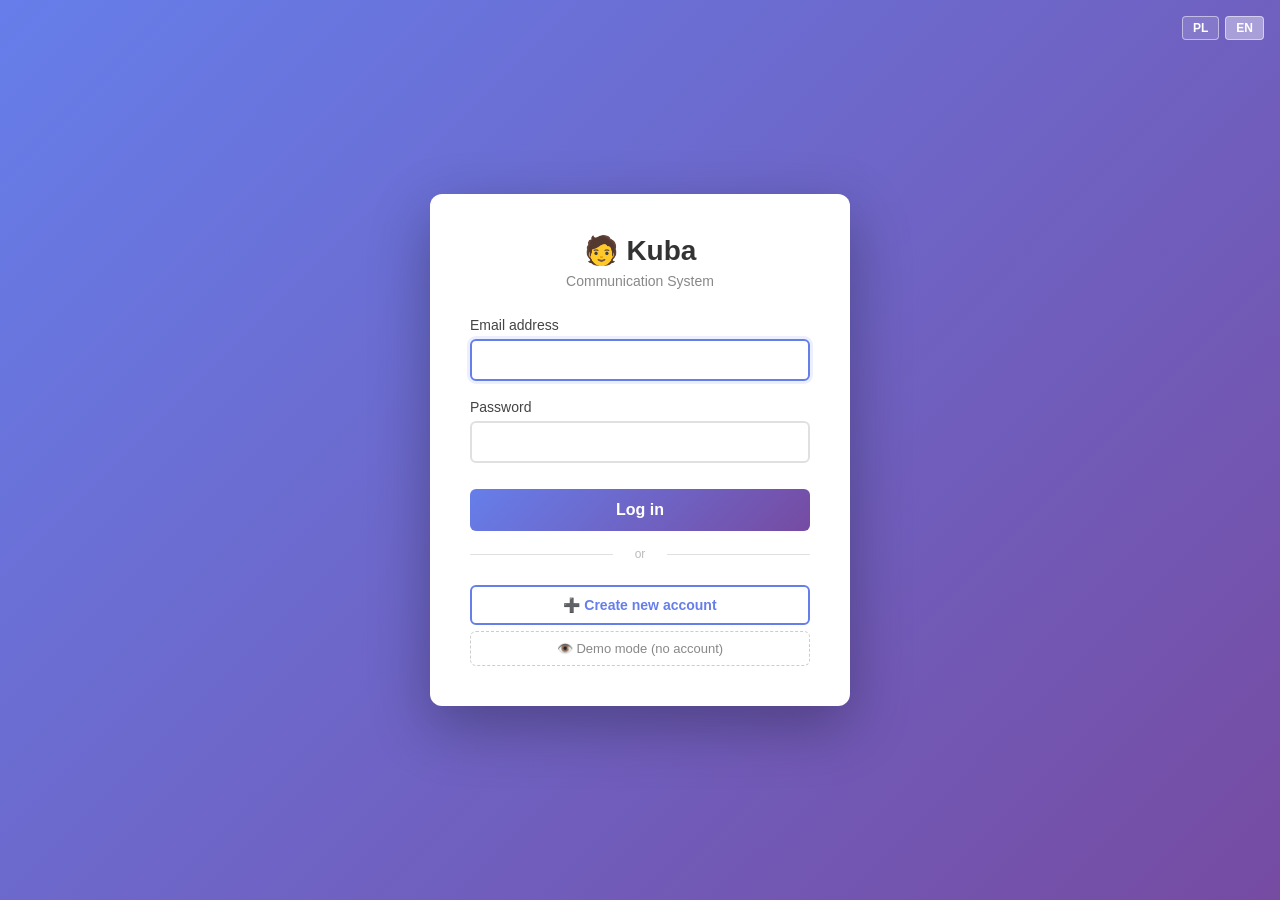
==== commit e076eede: "Add keyboard" ====
--- a/public/index.html
+++ b/public/index.html
@@ -144,145 +144,218 @@
 
                 <!-- Settings Tab -->
                 <div id="settings-tab" class="tab-content">
-
-                    <!-- Language Settings -->
-                    <div class="settings-section-language">
-                        <h3 data-i18n="headingLanguage">🌐 Język</h3>
-                        <div class="form-group">
-                            <label for="language-select" data-i18n="labelLanguage">Wybierz język:</label>
-                            <select id="language-select">
-                                <option value="pl" data-i18n="optionPolish">Polski</option>
-                                <option value="en" data-i18n="optionEnglish">English</option>
-                            </select>
-                        </div>
-                    </div>
-
-                    <!-- Alarm Settings (Orange section) -->
-                    <div class="settings-section-alarm">
-                        <h3 data-i18n="headingAlarmSettings">🔔 Ustawienia alarmu</h3>
-
-                        <div class="form-group">
-                            <label for="alarm-type-select" data-i18n="labelAlarmType">Rodzaj dźwięku alarmu:</label>
-                            <div class="settings-input-row">
-                                <select id="alarm-type-select">
-                                    <!-- Populated by JavaScript from ALARM_PROFILES -->
-                                </select>
-                                <button id="test-alarm-sound-btn" class="btn-secondary" data-i18n="btnTestAlarm">🔊 Testuj</button>
-                            </div>
-                            <small class="form-hint" data-i18n="hintAlarmType">
-                                Wybierz rodzaj dźwięku dostosowany do potrzeb słuchowych użytkownika.
-                            </small>
-                        </div>
-
-                        <div class="form-group">
-                            <label for="alarm-output-select" data-i18n="labelAlarmDevice">Urządzenie dla alarmu:</label>
-                            <select id="alarm-output-select">
-                                <option value="" data-i18n="optionDefaultDevice">Domyślne</option>
-                            </select>
-                            <small class="form-hint" data-i18n="hintAlarmDevice">
-                                Alarm zawsze będzie grał na wybranym urządzeniu, niezależnie od ustawień systemowych.
-                            </small>
-                        </div>
-
-                        <div class="form-group">
-                            <label for="alarm-duration-slider" data-i18n="labelAlarmDuration">Długość alarmu:</label>
-                            <div class="slider-row">
-                                <input type="range" id="alarm-duration-slider" min="1" max="10" step="1" value="6">
-                                <span id="alarm-duration-display" class="value-display">6s</span>
-                            </div>
-                            <small class="form-hint" data-i18n="hintAlarmDuration">
-                                Ustaw czas trwania alarmu od 1 do 10 sekund.
-                            </small>
-                        </div>
-                    </div>
-
-                    <!-- Dwell Time Settings (Blue section) -->
-                    <div class="settings-section-dwell">
-                        <h3 data-i18n="headingDwell">👁️ Patrzenie na przycisk (Dwell Time)</h3>
-
-                        <div class="form-group">
-                            <label>
-                                <input type="checkbox" id="dwell-enabled-toggle">
-                                <span data-i18n="labelDwellEnabled">Włącz patrzenie na przycisk (Dwell Time)</span>
-                            </label>
-                            <small class="form-hint" data-i18n="hintDwellEnabled">
-                                Gdy włączysz, przycisk będzie automatycznie aktywowany po patrzeniu na niego przez wskazany czas.
-                            </small>
-                        </div>
-
-                        <div class="form-group" id="dwell-time-settings">
-                            <label for="dwell-time-slider" data-i18n="labelDwellTime">Czas patrzenia na przycisk (Dwell Time):</label>
-                            <div class="slider-row">
-                                <input type="range" id="dwell-time-slider" min="500" max="5000" step="100" value="2000">
-                                <span id="dwell-time-display" class="value-display">2.0s</span>
-                            </div>
-                            <small class="form-hint" data-i18n="hintDwellTime">
-                                Przycisk zostanie automatycznie aktywowany po patrzeniu na niego przez wskazany czas. Gdy odsuniesz kursor licznik zresetuje się.
-                            </small>
-                        </div>
-                    </div>
-
-                    <!-- Dark Mode Settings (Purple section) -->
-                    <div class="settings-section-darkmode">
-                        <h3 data-i18n="headingDarkMode">🌙 Tryb ciemny</h3>
-
-                        <div class="form-group">
-                            <label>
-                                <input type="checkbox" id="dark-mode-toggle">
-                                <span data-i18n="labelDarkMode">Włącz tryb ciemny</span>
-                            </label>
-                            <small class="form-hint" data-i18n="hintDarkMode">
-                                Zmień tło na ciemne dla wygody w słabym oświetleniu.
-                            </small>
-                        </div>
-                    </div>
-
-                    <!-- Telegram Integration -->
-                    <div class="settings-section-telegram">
-                        <div class="form-group">
-                            <label>
-                                <input type="checkbox" id="telegram-toggle">
-                                <span data-i18n="labelTelegramEnabled">Włącz wysyłanie wiadomości na Telegram</span>
-                            </label>
-                            <small class="form-hint" data-i18n="hintTelegramEnabled">
-                                Gdy włączysz, wiadomości będą wysyłane na wybrany kanał Telegram.
-                            </small>
-                        </div>
-
-                        <div class="form-group" id="telegram-settings">
-                            <div class="form-section">
-                                <label for="telegram-chat-select" data-i18n="labelTelegramRecipient">Wybierz odbiorcę:</label>
-                                <select id="telegram-chat-select">
-                                    <option value="" data-i18n="optionNoRecipients">-- Brak skonfigurowanych odbiorców --</option>
-                                </select>
-                            </div>
-
-                            <div class="telegram-add-section">
-                                <h4 data-i18n="headingAddRecipient">➕ Dodaj nowego odbiorcę</h4>
-                                <div class="form-row">
-                                    <input type="text" id="telegram-new-name" data-i18n-placeholder="placeholderTelegramName" placeholder="Nazwa (np. John)" class="inline-text-input">
-                                    <input type="text" id="telegram-new-chat-id" placeholder="Chat ID" class="inline-text-input">
-                                    <button id="telegram-add-chat-btn" class="btn-primary" data-i18n="btnAdd">➕ Dodaj</button>
-                                </div>
-                                <small class="form-hint" data-i18n="hintTelegramChatId">
-                                    Znajdziesz swój Chat ID wpisując @userinfobot w Telegramie
-                                </small>
-                            </div>
-
-                            <div class="form-section">
-                                <div id="telegram-chats-list" class="telegram-chats-list">
-                                    <p class="empty-placeholder" data-i18n="emptyRecipients">Brak skonfigurowanych odbiorców</p>
-                                </div>
-                            </div>
-
-                            <div class="form-action">
-                                <button id="telegram-test-btn" class="btn-secondary" data-i18n="btnTestConnection">
-                                    Testuj połączenie
-                                </button>
-                                <div id="telegram-status"></div>
-                            </div>
-                        </div>
-                    </div>
+                    <div class="settings-layout">
+
+                        <!-- Left nav -->
+                        <nav class="settings-nav">
+                            <button class="settings-nav-btn active" data-settings-panel="panel-language" data-i18n="settingsNavLanguage">🌐 Język</button>
+                            <button class="settings-nav-btn" data-settings-panel="panel-alarm" data-i18n="settingsNavAlarm">🔔 Alarm</button>
+                            <button class="settings-nav-btn" data-settings-panel="panel-keyboard" data-i18n="settingsNavKeyboard">⌨️ Klawiatura</button>
+                            <button class="settings-nav-btn" data-settings-panel="panel-dwell" data-i18n="settingsNavDwell">👁️ Dwell</button>
+                            <button class="settings-nav-btn" data-settings-panel="panel-darkmode" data-i18n="settingsNavDarkMode">🌙 Tryb ciemny</button>
+                            <button class="settings-nav-btn" data-settings-panel="panel-telegram" data-i18n="settingsNavTelegram">📱 Telegram</button>
+                        </nav>
+
+                        <!-- Right content -->
+                        <div class="settings-panels">
+
+                            <!-- Language Panel -->
+                            <div id="panel-language" class="settings-panel active">
+                                <h3 data-i18n="headingLanguage">🌐 Język</h3>
+                                <div class="form-group">
+                                    <label for="language-select" data-i18n="labelLanguage">Wybierz język:</label>
+                                    <select id="language-select">
+                                        <option value="pl" data-i18n="optionPolish">Polski</option>
+                                        <option value="en" data-i18n="optionEnglish">English</option>
+                                    </select>
+                                </div>
+                            </div>
+
+                            <!-- Alarm Panel -->
+                            <div id="panel-alarm" class="settings-panel">
+                                <h3 data-i18n="headingAlarmSettings">🔔 Ustawienia alarmu</h3>
+
+                                <!-- Toggle at the TOP — controls everything below -->
+                                <div class="form-group">
+                                    <label>
+                                        <input type="checkbox" id="alarm-btn-enabled-toggle">
+                                        <span data-i18n="labelAlarmButtonEnabled">Pokaż przycisk alarmu w kategorii</span>
+                                    </label>
+                                    <small class="form-hint" data-i18n="hintAlarmButtonEnabled">
+                                        Gdy włączysz, specjalny przycisk alarmu pojawi się w wybranej kategorii i wszystkie ustawienia alarmu będą dostępne.
+                                    </small>
+                                </div>
+
+                                <!-- All alarm settings — hidden when toggle is off -->
+                                <div id="alarm-all-settings" style="display:none">
+
+                                    <!-- Category selection -->
+                                    <div class="form-group">
+                                        <label for="alarm-btn-category-select" data-i18n="labelAlarmButtonCategory">Kategoria dla przycisku alarmu:</label>
+                                        <select id="alarm-btn-category-select">
+                                            <option value="" data-i18n="optionSelectCategory">-- Wybierz kategorię --</option>
+                                        </select>
+                                        <small class="form-hint" data-i18n="hintAlarmButtonCategory">
+                                            Wybierz kategorię, w której ma być wyświetlany przycisk alarmu.
+                                        </small>
+                                    </div>
+
+                                    <!-- Sound type -->
+                                    <div class="form-group">
+                                        <label for="alarm-type-select" data-i18n="labelAlarmType">Rodzaj dźwięku alarmu:</label>
+                                        <div class="settings-input-row">
+                                            <select id="alarm-type-select">
+                                                <!-- Populated by JavaScript from ALARM_PROFILES -->
+                                            </select>
+                                            <button id="test-alarm-sound-btn" class="btn-secondary" data-i18n="btnTestAlarm">🔊 Testuj</button>
+                                        </div>
+                                        <small class="form-hint" data-i18n="hintAlarmType">
+                                            Wybierz rodzaj dźwięku dostosowany do potrzeb słuchowych użytkownika.
+                                        </small>
+                                    </div>
+
+                                    <!-- Output device -->
+                                    <div class="form-group">
+                                        <label for="alarm-output-select" data-i18n="labelAlarmDevice">Urządzenie dla alarmu:</label>
+                                        <select id="alarm-output-select">
+                                            <option value="" data-i18n="optionDefaultDevice">Domyślne</option>
+                                        </select>
+                                        <small class="form-hint" data-i18n="hintAlarmDevice">
+                                            Alarm zawsze będzie grał na wybranym urządzeniu, niezależnie od ustawień systemowych.
+                                        </small>
+                                    </div>
+
+                                    <!-- Duration -->
+                                    <div class="form-group">
+                                        <label for="alarm-duration-slider" data-i18n="labelAlarmDuration">Długość alarmu:</label>
+                                        <div class="slider-row">
+                                            <input type="range" id="alarm-duration-slider" min="1" max="10" step="1" value="6">
+                                            <span id="alarm-duration-display" class="value-display">6s</span>
+                                        </div>
+                                        <small class="form-hint" data-i18n="hintAlarmDuration">
+                                            Ustaw czas trwania alarmu od 1 do 10 sekund.
+                                        </small>
+                                    </div>
+
+                                </div><!-- /#alarm-all-settings -->
+                            </div>
+
+                            <!-- Keyboard Panel -->
+                            <div id="panel-keyboard" class="settings-panel">
+                                <h3 data-i18n="headingKeyboard">⌨️ Wirtualna klawiatura</h3>
+
+                                <div class="form-group">
+                                    <label>
+                                        <input type="checkbox" id="keyboard-enabled-toggle">
+                                        <span data-i18n="labelKeyboardEnabled">Pokaż przycisk klawiatury w kategorii</span>
+                                    </label>
+                                    <small class="form-hint" data-i18n="hintKeyboardEnabled">
+                                        Gdy włączysz, specjalny przycisk klawiatury pojawi się w wybranej kategorii.
+                                    </small>
+                                    <div id="keyboard-cat-settings" class="sub-setting" style="display:none">
+                                        <label for="keyboard-category-select" data-i18n="labelKeyboardCategory">Kategoria dla klawiatury:</label>
+                                        <select id="keyboard-category-select">
+                                            <option value="" data-i18n="optionSelectCategory">-- Wybierz kategorię --</option>
+                                        </select>
+                                        <small class="form-hint" data-i18n="hintKeyboardCategory">
+                                            Wybierz kategorię, w której ma być wyświetlany przycisk klawiatury.
+                                        </small>
+                                    </div>
+                                </div>
+                            </div>
+
+                            <!-- Dwell Panel -->
+                            <div id="panel-dwell" class="settings-panel">
+                                <h3 data-i18n="headingDwell">👁️ Patrzenie na przycisk (Dwell Time)</h3>
+
+                                <div class="form-group">
+                                    <label>
+                                        <input type="checkbox" id="dwell-enabled-toggle">
+                                        <span data-i18n="labelDwellEnabled">Włącz patrzenie na przycisk (Dwell Time)</span>
+                                    </label>
+                                    <small class="form-hint" data-i18n="hintDwellEnabled">
+                                        Gdy włączysz, przycisk będzie automatycznie aktywowany po patrzeniu na niego przez wskazany czas.
+                                    </small>
+                                </div>
+
+                                <div class="form-group" id="dwell-time-settings">
+                                    <label for="dwell-time-slider" data-i18n="labelDwellTime">Czas patrzenia na przycisk (Dwell Time):</label>
+                                    <div class="slider-row">
+                                        <input type="range" id="dwell-time-slider" min="500" max="5000" step="100" value="2000">
+                                        <span id="dwell-time-display" class="value-display">2.0s</span>
+                                    </div>
+                                    <small class="form-hint" data-i18n="hintDwellTime">
+                                        Przycisk zostanie automatycznie aktywowany po patrzeniu na niego przez wskazany czas. Gdy odsuniesz kursor licznik zresetuje się.
+                                    </small>
+                                </div>
+                            </div>
+
+                            <!-- Dark Mode Panel -->
+                            <div id="panel-darkmode" class="settings-panel">
+                                <h3 data-i18n="headingDarkMode">🌙 Tryb ciemny</h3>
+
+                                <div class="form-group">
+                                    <label>
+                                        <input type="checkbox" id="dark-mode-toggle">
+                                        <span data-i18n="labelDarkMode">Włącz tryb ciemny</span>
+                                    </label>
+                                    <small class="form-hint" data-i18n="hintDarkMode">
+                                        Zmień tło na ciemne dla wygody w słabym oświetleniu.
+                                    </small>
+                                </div>
+                            </div>
+
+                            <!-- Telegram Panel -->
+                            <div id="panel-telegram" class="settings-panel">
+                                <h3>📱 Telegram</h3>
+
+                                <div class="form-group">
+                                    <label>
+                                        <input type="checkbox" id="telegram-toggle">
+                                        <span data-i18n="labelTelegramEnabled">Włącz wysyłanie wiadomości na Telegram</span>
+                                    </label>
+                                    <small class="form-hint" data-i18n="hintTelegramEnabled">
+                                        Gdy włączysz, wiadomości będą wysyłane na wybrany kanał Telegram.
+                                    </small>
+                                </div>
+
+                                <div class="form-group" id="telegram-settings">
+                                    <div class="form-section">
+                                        <label for="telegram-chat-select" data-i18n="labelTelegramRecipient">Wybierz odbiorcę:</label>
+                                        <select id="telegram-chat-select">
+                                            <option value="" data-i18n="optionNoRecipients">-- Brak skonfigurowanych odbiorców --</option>
+                                        </select>
+                                    </div>
+
+                                    <div class="telegram-add-section">
+                                        <h4 data-i18n="headingAddRecipient">➕ Dodaj nowego odbiorcę</h4>
+                                        <div class="form-row">
+                                            <input type="text" id="telegram-new-name" data-i18n-placeholder="placeholderTelegramName" placeholder="Nazwa (np. John)" class="inline-text-input">
+                                            <input type="text" id="telegram-new-chat-id" placeholder="Chat ID" class="inline-text-input">
+                                            <button id="telegram-add-chat-btn" class="btn-primary" data-i18n="btnAdd">➕ Dodaj</button>
+                                        </div>
+                                        <small class="form-hint" data-i18n="hintTelegramChatId">
+                                            Znajdziesz swój Chat ID wpisując @userinfobot w Telegramie
+                                        </small>
+                                    </div>
+
+                                    <div class="form-section">
+                                        <div id="telegram-chats-list" class="telegram-chats-list">
+                                            <p class="empty-placeholder" data-i18n="emptyRecipients">Brak skonfigurowanych odbiorców</p>
+                                        </div>
+                                    </div>
+
+                                    <div class="form-action">
+                                        <button id="telegram-test-btn" class="btn-secondary" data-i18n="btnTestConnection">
+                                            Testuj połączenie
+                                        </button>
+                                        <div id="telegram-status"></div>
+                                    </div>
+                                </div>
+                            </div>
+
+                        </div><!-- /.settings-panels -->
+                    </div><!-- /.settings-layout -->
                 </div>
             </div>
 
--- a/public/styles.css
+++ b/public/styles.css
@@ -311,7 +311,6 @@
     grid-template-columns: repeat(3, 1fr);
     grid-auto-rows: auto;
     gap: 12px;
-    padding: 48px;
     background: rgba(255, 255, 255, 0.95);
     border-radius: 8px;
     overflow-y: auto;
@@ -1268,7 +1267,7 @@
     border-radius: 8px;
     box-shadow: 0 4px 20px rgba(0, 0, 0, 0.3);
     width: 90%;
-    max-width: 500px;
+    max-width: 640px;
     max-height: 90vh;
     overflow-y: auto;
 }
@@ -1308,6 +1307,12 @@
 
 .modal-body {
     margin-bottom: 20px;
+}
+
+/* When settings tab is active, the modal-body should allow the two-panel layout to fill space */
+.modal-body:has(#settings-tab.active) {
+    display: flex;
+    flex-direction: column;
 }
 
 .modal-tabs {
@@ -1344,6 +1349,13 @@
 
 .tab-content.active {
     display: block;
+}
+
+/* Settings tab needs flex for the two-panel layout */
+#settings-tab.active {
+    display: flex;
+    flex-direction: column;
+    min-height: 420px;
 }
 
 .words-list {
@@ -2319,3 +2331,306 @@
     max-width: 820px;
     width: 95%;
 }
+
+/* ============================================
+   SETTINGS — Two-panel layout
+   ============================================ */
+
+.settings-layout {
+    display: flex;
+    flex: 1;
+    gap: 0;
+    min-height: 380px;
+    overflow: hidden;
+}
+
+.settings-nav {
+    display: flex;
+    flex-direction: column;
+    gap: 4px;
+    padding: 12px 8px;
+    background: #f0f2ff;
+    border-right: 2px solid #e0e4ff;
+    border-radius: 6px 0 0 6px;
+    min-width: 150px;
+    flex-shrink: 0;
+}
+
+.settings-nav-btn {
+    display: block;
+    width: 100%;
+    padding: 10px 12px;
+    text-align: left;
+    background: transparent;
+    border: none;
+    border-radius: 6px;
+    cursor: pointer;
+    font-size: 13px;
+    font-weight: 500;
+    color: #555;
+    transition: background 0.15s, color 0.15s;
+    white-space: nowrap;
+}
+
+.settings-nav-btn:hover {
+    background: #dde2ff;
+    color: #333;
+}
+
+.settings-nav-btn.active {
+    background: #667eea;
+    color: #fff;
+    font-weight: 600;
+}
+
+.settings-panels {
+    flex: 1;
+    overflow-y: auto;
+    padding: 16px 20px;
+    min-width: 0;
+}
+
+.settings-panel {
+    display: none;
+}
+
+.settings-panel.active {
+    display: block;
+}
+
+.settings-panel h3 {
+    margin: 0 0 16px;
+    color: #333;
+    font-size: 17px;
+    border-bottom: 2px solid #eee;
+    padding-bottom: 10px;
+}
+
+.settings-panel h4 {
+    margin: 0 0 10px;
+    color: #555;
+    font-size: 14px;
+}
+
+.settings-panel .form-group {
+    padding: 0;
+    margin-bottom: 18px;
+    background: transparent;
+    border: none;
+    box-shadow: none;
+}
+
+/* Sub-settings that appear when a toggle is enabled */
+.sub-setting {
+    margin-top: 10px;
+    padding: 10px 12px;
+    background: #f8f9ff;
+    border-left: 3px solid #667eea;
+    border-radius: 0 4px 4px 0;
+    display: none;   /* hidden until JS enables it */
+}
+
+.settings-subsection {
+    padding: 14px;
+    background: #fafafa;
+    border: 1px solid #eee;
+    border-radius: 6px;
+    margin-top: 4px;
+}
+
+/* Dark mode adjustments */
+.dark-mode .settings-nav { background: #1e1e2e; border-right-color: #333; }
+.dark-mode .settings-nav-btn { color: #bbb; }
+.dark-mode .settings-nav-btn:hover { background: #2a2a40; color: #eee; }
+.dark-mode .settings-nav-btn.active { background: #667eea; color: #fff; }
+.dark-mode .settings-panels { background: transparent; }
+.dark-mode .settings-panel h3 { color: #e0e0e0; border-bottom-color: #333; }
+.dark-mode .sub-setting { background: #1a1a2e; border-left-color: #667eea; }
+.dark-mode .settings-subsection { background: #1e1e2e; border-color: #333; }
+
+/* ============================================
+   SPECIAL BUTTONS — Alarm & Keyboard in categories
+   ============================================ */
+
+.special-alarm-btn {
+    background: linear-gradient(135deg, #ff6b35 0%, #f7931e 100%) !important;
+    box-shadow: 0 4px 12px rgba(247, 147, 30, 0.45) !important;
+    border: 2px solid rgba(255,255,255,0.3) !important;
+}
+
+.special-alarm-btn:hover {
+    transform: translateY(-2px) scale(1.04);
+    box-shadow: 0 6px 18px rgba(247,147,30,0.55) !important;
+}
+
+.special-keyboard-btn {
+    background: linear-gradient(135deg, #4facfe 0%, #00f2fe 100%) !important;
+    box-shadow: 0 4px 12px rgba(79,172,254,0.4) !important;
+    border: 2px solid rgba(255,255,255,0.3) !important;
+    color: #fff !important;
+}
+
+.special-keyboard-btn:hover {
+    transform: translateY(-2px) scale(1.04);
+    box-shadow: 0 6px 18px rgba(79,172,254,0.5) !important;
+}
+
+/* ============================================
+   VIRTUAL KEYBOARD — full-screen
+   ============================================ */
+
+/* The overlay IS the keyboard — fills entire viewport */
+.vk-fullscreen {
+    position: fixed;
+    inset: 0;
+    display: flex;
+    flex-direction: column;
+    background: #1a1a2e;
+    z-index: 9999;
+    padding: 0;
+    overflow: hidden;
+}
+
+/* ── Top display bar ── */
+.vk-display-bar {
+    display: flex;
+    align-items: center;
+    gap: 10px;
+    padding: 10px 14px;
+    background: #12121f;
+    border-bottom: 3px solid #667eea;
+    flex-shrink: 0;
+    min-height: 64px;
+}
+
+.vk-display-text {
+    flex: 1;
+    font-size: clamp(20px, 3.5vw, 36px);
+    font-weight: 700;
+    color: #e8e8ff;
+    letter-spacing: 2px;
+    white-space: pre-wrap;
+    word-break: break-all;
+    min-height: 1.2em;
+    padding: 4px 8px;
+    background: #0d0d1a;
+    border-radius: 6px;
+    border: 2px solid #667eea44;
+}
+
+.vk-close-btn {
+    flex-shrink: 0;
+    width: clamp(44px, 6vw, 70px);
+    height: clamp(44px, 6vw, 70px);
+    background: #c0392b;
+    color: #fff;
+    border: none;
+    border-radius: 8px;
+    font-size: clamp(16px, 2.5vw, 28px);
+    font-weight: 700;
+    cursor: pointer;
+    transition: background 0.15s;
+}
+
+.vk-close-btn:hover { background: #e74c3c; }
+
+/* ── Letter key rows ── */
+.vk-keys-area {
+    flex: 1;
+    display: flex;
+    flex-direction: column;
+    padding: 8px 6px 4px;
+    gap: 6px;
+    min-height: 0;    /* allow flex shrink */
+}
+
+.vk-row {
+    flex: 1;
+    display: flex;
+    gap: 5px;
+    justify-content: center;
+    min-height: 0;
+}
+
+.vk-key {
+    flex: 1;
+    max-width: calc(100% / 10 - 5px);   /* never wider than 1/10 viewport */
+    height: 100%;
+    background: #2d2d4e;
+    border: 2px solid #4a4a7a;
+    border-radius: 8px;
+    color: #e8e8ff;
+    font-size: clamp(14px, 2.8vw, 32px);
+    font-weight: 700;
+    cursor: pointer;
+    transition: background 0.1s, transform 0.08s;
+    -webkit-user-select: none;
+    user-select: none;
+    display: flex;
+    align-items: center;
+    justify-content: center;
+}
+
+.vk-key:hover  { background: #667eea; border-color: #667eea; }
+.vk-key:active { transform: scale(0.93); background: #5568cc; }
+
+/* Disabled key — used in PL mode for keys without Polish variants */
+.vk-key-disabled {
+    background: #1a1a2e !important;
+    border-color: #2a2a3e !important;
+    color: #3a3a5a !important;
+    cursor: not-allowed;
+    opacity: 0.35;
+}
+
+/* ── Bottom action bar ── */
+.vk-action-bar {
+    display: flex;
+    gap: 5px;
+    padding: 6px 6px 8px;
+    flex-shrink: 0;
+    background: #12121f;
+    border-top: 2px solid #2d2d4e;
+}
+
+.vk-action-btn {
+    flex: 1;
+    height: clamp(48px, 7vh, 72px);
+    max-width: 250px;
+    border: none;
+    border-radius: 8px;
+    font-size: clamp(13px, 1.8vw, 22px);
+    font-weight: 700;
+    cursor: pointer;
+    color: #fff;
+    transition: opacity 0.15s, transform 0.08s;
+    -webkit-user-select: none;
+    user-select: none;
+}
+
+.vk-action-btn:active { transform: scale(0.95); }
+
+.vk-caps-btn     { background: #7b2fbe; flex: 0.8; }
+.vk-num-btn      { background: #2e6b9e; flex: 0.8; }
+.vk-pl-btn       { background: #1a6fc4; flex: 0.7; }
+.vk-space-btn    { background: #555577; flex: 3; }
+.vk-backspace-btn{ background: #c87a0a; flex: 0.8; }
+.vk-delword-btn  { background: #8b4500; flex: 1.4; }
+.vk-clear-btn    { background: #b22222; flex: 0.7; }
+.vk-speak-btn    { background: #1a8a3c; flex: 2; }
+
+.vk-caps-btn:hover      { background: #9b37e0; }
+.vk-num-btn:hover       { background: #3a84be; }
+.vk-pl-btn:hover        { background: #2280d8; }
+.vk-space-btn:hover     { background: #6666aa; }
+.vk-backspace-btn:hover { background: #e08910; }
+.vk-delword-btn:hover   { background: #a85500; }
+.vk-clear-btn:hover     { background: #dc2626; }
+.vk-speak-btn:hover     { background: #22a34a; }
+
+/* Active state for toggle buttons (CAPS / PL) */
+.vk-active {
+    box-shadow: inset 0 0 0 3px rgba(255,255,255,0.6);
+    filter: brightness(1.25);
+}
+
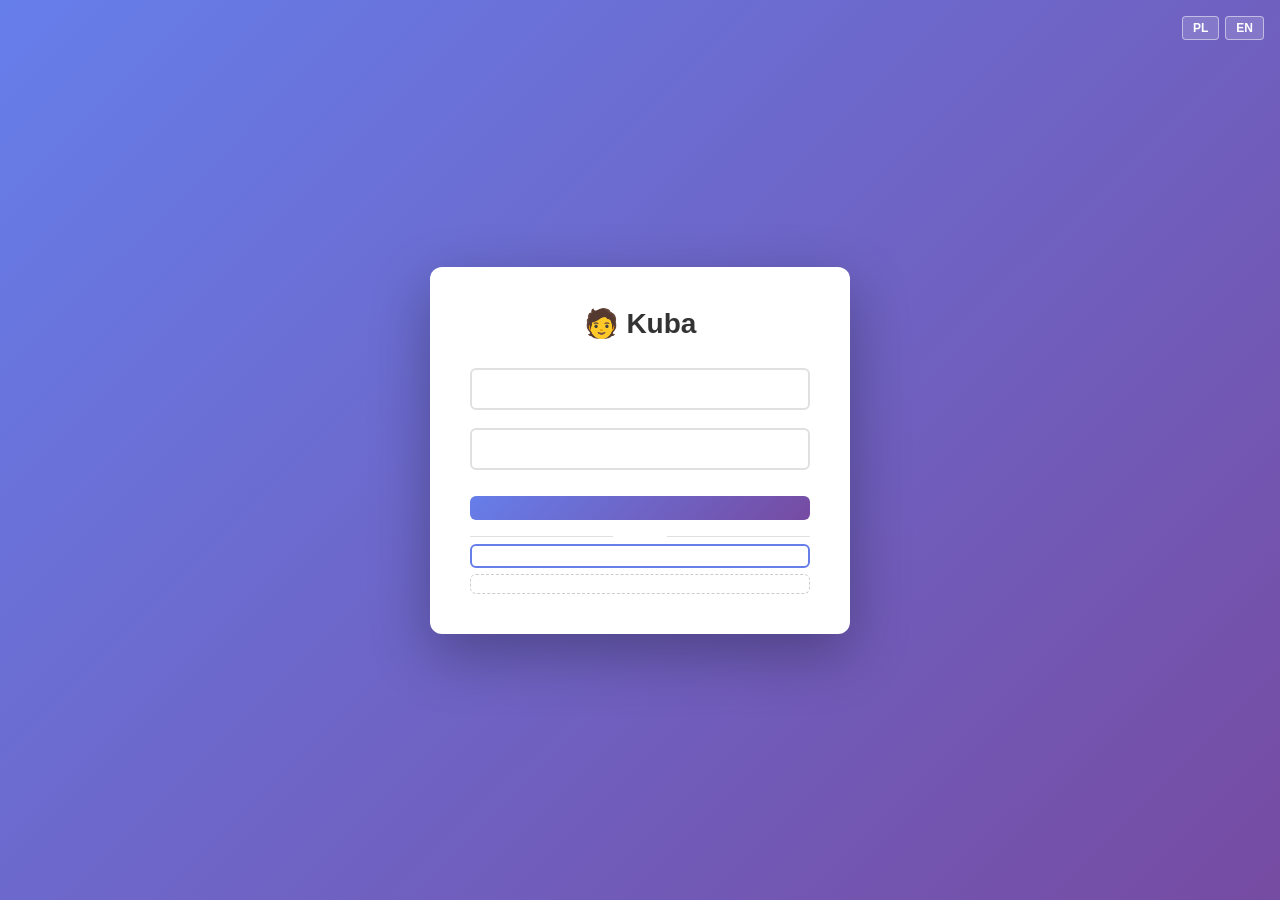
==== commit 5ccf68d7: "Add about" ====
--- a/public/index.html
+++ b/public/index.html
@@ -18,20 +18,11 @@
                 <div class="demo-tooltip" data-i18n="demoBadgeTooltip">📝 Create account</div>
             </div>
             <button id="user-display-btn" class="manage-btn user-display-btn" title="Account">👤</button>
+            <button id="about-btn" class="manage-btn" data-i18n-title="aboutBtnTitle" title="O aplikacji">ⓘ️</button>
             <button id="manage-words-btn" class="manage-btn" data-i18n-title="manageWordsBtnTitle" title="Zarządzaj słowami">🛠️⚙️</button>
             <button id="logout-btn" class="manage-btn logout-btn" data-i18n-title="logoutBtnTitle" title="Wyloguj się">⏻</button>
         </div>
     </header>
-
-
-
-    <!-- Recent Messages Display -->
-    <div id="recent-messages-container" class="recent-messages-container">
-        <div class="recent-messages-label" data-i18n="recentMessagesLabel">Ostatnio kliknięte:</div>
-        <div id="recent-messages-list" class="recent-messages-list">
-            <!-- Generated dynamically -->
-        </div>
-    </div>
 
     <!-- Category Grid -->
     <main class="category-grid" id="categoryGrid" role="main">
@@ -365,6 +356,303 @@
             </div>
         </div>
     </div>
+
+    <!-- About Modal -->
+    <div id="about-modal" class="modal">
+        <div class="modal-content about-modal-content">
+            <div class="modal-header">
+                <h2 data-i18n="aboutModalTitle">ⓘ O aplikacji</h2>
+                <button class="modal-close" id="about-modal-close">&times;</button>
+            </div>
+            <div class="modal-body about-modal-body">
+                <div class="settings-layout">
+
+                    <!-- Left nav -->
+                    <nav class="settings-nav">
+                        <button class="about-nav-btn settings-nav-btn active" data-about-panel="about-panel-kuba" data-i18n="aboutNavKuba">💙 O Kubie</button>
+                        <button class="about-nav-btn settings-nav-btn" data-about-panel="about-panel-me" data-i18n="aboutNavMe">👨‍💻 O mnie</button>
+                        <button class="about-nav-btn settings-nav-btn" data-about-panel="about-panel-contact" data-i18n="aboutNavContact">📞 Kontakt</button>
+                        <button class="about-nav-btn settings-nav-btn about-nav-support" data-about-panel="about-panel-support" data-i18n="aboutNavSupport">💜 Wesprzyj</button>
+                        <button class="about-nav-btn settings-nav-btn" data-about-panel="about-panel-faq" data-i18n="aboutNavFaq">❓ FAQ</button>
+                        <button class="about-nav-btn settings-nav-btn about-nav-privacy" data-about-panel="about-panel-privacy" data-i18n="aboutNavPrivacy">🔒 Prywatność</button>
+                    </nav>
+
+                    <!-- Right content -->
+                    <div class="settings-panels">
+
+                        <!-- About Me -->
+                        <div id="about-panel-me" class="about-panel settings-panel">
+                            <h3 data-i18n="aboutMeHeading">👨‍💻 O mnie</h3>
+                            <div class="about-profile-card">
+                                <div class="about-avatar">👨‍💻</div>
+                                <div class="about-profile-info">
+                                    <h4 class="about-profile-name">Maciej Zieliński</h4>
+                                    <p class="about-profile-role" data-i18n="aboutMeRole">Twórca aplikacji &amp; brat Kuby</p>
+                                </div>
+                            </div>
+                            <div class="about-text-block">
+                                <p data-i18n="aboutMeText1">Jestem Maciej — programista i brat Kuby. Stworzyłem tę aplikację, żeby ułatwić Kubie codzienną komunikację z rodziną i opiekunami.</p>
+                                <p data-i18n="aboutMeText2">Zależy mi, żeby Kuba mógł jak najpełniej wyrażać swoje potrzeby, emocje i myśli — mimo że mówienie sprawia mu trudność. Ta aplikacja to mój wkład w to, żeby każdy dzień był dla niego łatwiejszy.</p>
+                                <p data-i18n="aboutMeText3">Jeśli masz pytania, sugestie albo chcesz się ze mną skontaktować — napisz! Wszystkie opinie są mile widziane.</p>
+                            </div>
+                        </div>
+
+                        <!-- About Kuba -->
+                        <div id="about-panel-kuba" class="about-panel settings-panel active">
+                            <h3 data-i18n="aboutKubaHeading">💙 O Kubie</h3>
+                            <div class="about-profile-card">
+                                <div class="about-avatar about-avatar-kuba">💙</div>
+                                <div class="about-profile-info">
+                                    <h4 class="about-profile-name">Kuba</h4>
+                                    <p class="about-profile-role" data-i18n="aboutKubaRole">Bohater tej aplikacji</p>
+                                </div>
+                            </div>
+                            <div class="about-text-block">
+                                <p data-i18n="aboutKubaText1">Kuba jest moim bratem. Z powodu swojej choroby ma duże trudności z mówieniem i komunikacją werbalną, co sprawia, że wyrażanie codziennych potrzeb bywa dla niego wyzwaniem.</p>
+                                <p data-i18n="aboutKubaText2">Ta aplikacja powstała specjalnie dla niego — jako urządzenie wspomagające komunikację (AAC). Dzięki niej Kuba może wybierać słowa i kategorie, które są odczytywane na głos, a jego komunikaty mogą być też wysyłane do rodziny przez Telegram.</p>
+                                <p data-i18n="aboutKubaText3">Kuba jest niesamowitym człowiekiem — pełnym ciepła i humoru. Aplikacja ma sprawić, żeby jego głos był zawsze słyszany. 💙</p>
+                            </div>
+                            <a href="https://www.siepomaga.pl/jakub-zielinski" target="_blank" rel="noopener noreferrer" class="about-siepomaga-btn">
+                                <span>❤️</span>
+                                <span data-i18n="aboutKubaSiepomaga">Wesprzyj Kubę na siepomaga.pl</span>
+                                <svg xmlns="http://www.w3.org/2000/svg" width="14" height="14" viewBox="0 0 24 24" fill="none" stroke="currentColor" stroke-width="2.5" stroke-linecap="round" stroke-linejoin="round"><path d="M18 13v6a2 2 0 0 1-2 2H5a2 2 0 0 1-2-2V8a2 2 0 0 1 2-2h6"/><polyline points="15 3 21 3 21 9"/><line x1="10" y1="14" x2="21" y2="3"/></svg>
+                            </a>
+                        </div>
+
+                        <!-- Contact -->
+                        <div id="about-panel-contact" class="about-panel settings-panel">
+                            <h3 data-i18n="aboutContactHeading">📞 Kontakt</h3>
+                            <div class="about-text-block">
+                                <p data-i18n="aboutContactIntro">Masz pytania, uwagi lub chcesz się ze mną skontaktować? Napisz do mnie:</p>
+                            </div>
+                            <div class="about-contact-list">
+                                <div class="about-contact-item">
+                                    <span class="about-contact-icon">✉️</span>
+                                    <div class="about-contact-detail">
+                                        <span class="about-contact-label" data-i18n="aboutContactEmail">Email</span>
+                                        <a href="mailto:maciejzielinski6@gmail.com" class="about-contact-value">maciejzielinski6@gmail.com</a>
+                                    </div>
+                                </div>
+                                <div class="about-contact-item">
+                                    <span class="about-contact-icon">📱</span>
+                                    <div class="about-contact-detail">
+                                        <span class="about-contact-label" data-i18n="aboutContactTelegram">Telegram</span>
+                                        <span class="about-contact-value">@maciezie</span>
+                                    </div>
+                                </div>
+                                <div class="about-contact-item">
+                                    <span class="about-contact-icon">
+                                        <svg aria-hidden="true" focusable="false" viewBox="0 0 24 24" width="24" height="24" fill="currentColor"><path d="M10.226 17.284c-2.965-.36-5.054-2.493-5.054-5.256 0-1.123.404-2.336 1.078-3.144-.292-.741-.247-2.314.09-2.965.898-.112 2.111.36 2.83 1.01.853-.269 1.752-.404 2.853-.404 1.1 0 1.999.135 2.807.382.696-.629 1.932-1.1 2.83-.988.315.606.36 2.179.067 2.942.72.854 1.101 2 1.101 3.167 0 2.763-2.089 4.852-5.098 5.234.763.494 1.28 1.572 1.28 2.807v2.336c0 .674.561 1.056 1.235.786 4.066-1.55 7.255-5.615 7.255-10.646C23.5 6.188 18.334 1 11.978 1 5.62 1 .5 6.188.5 12.545c0 4.986 3.167 9.12 7.435 10.669.606.225 1.19-.18 1.19-.786V20.63a2.9 2.9 0 0 1-1.078.224c-1.483 0-2.359-.808-2.987-2.313-.247-.607-.517-.966-1.034-1.033-.27-.023-.359-.135-.359-.27 0-.27.45-.471.898-.471.652 0 1.213.404 1.797 1.235.45.651.921.943 1.483.943.561 0 .92-.202 1.437-.719.382-.381.674-.718.944-.943"/></svg>
+                                    </span>
+                                    <div class="about-contact-detail">
+                                        <span class="about-contact-label">GitHub</span>
+                                        <a href="https://github.com/mzielinski" target="_blank" rel="noopener noreferrer" class="about-contact-value">github.com/mzielinski</a>
+                                    </div>
+                                </div>
+                            </div>
+                            <div class="about-text-block" style="margin-top: 16px;">
+                                <p class="form-hint" data-i18n="aboutContactNote">Odpowiadam zazwyczaj w ciągu 24–48 godzin. Jestem otwarty na sugestie dotyczące nowych funkcji i ulepszeń aplikacji.</p>
+                            </div>
+                        </div>
+
+                        <!-- FAQ -->
+                        <div id="about-panel-faq" class="about-panel settings-panel">
+                            <h3 data-i18n="aboutFaqHeading">❓ Często zadawane pytania</h3>
+                            <div class="about-faq-list">
+
+                                <!-- GROUP: General -->
+                                <div class="faq-group-title" data-i18n="faqGroupGeneral">🔹 Ogólne</div>
+
+                                <div class="about-faq-item">
+                                    <div class="about-faq-q" data-i18n="faqQ1">Dla kogo jest ta aplikacja?</div>
+                                    <div class="about-faq-a" data-i18n="faqA1">Aplikacja jest przeznaczona dla osób, które mają trudności z komunikacją werbalną — szczególnie dla osób z niepełnosprawnościami ruchowymi lub neurologicznymi. Pierwotnie powstała dla Kuby, ale możesz jej używać dla siebie lub bliskiej osoby.</div>
+                                </div>
+
+                                <div class="about-faq-item">
+                                    <div class="about-faq-q" data-i18n="faqQ2">Czy aplikacja jest darmowa?</div>
+                                    <div class="about-faq-a" data-i18n="faqA2">Tak, aplikacja jest w pełni darmowa. Możesz założyć konto i korzystać ze wszystkich funkcji bez żadnych opłat.</div>
+                                </div>
+
+                                <div class="about-faq-item">
+                                    <div class="about-faq-q" data-i18n="faqQ3">Jak działa tryb demo?</div>
+                                    <div class="about-faq-a" data-i18n="faqA3">Tryb demo pozwala wypróbować aplikację bez zakładania konta. Możesz przeglądać słowa i kategorie, ale zmiany nie będą zapisywane. Aby korzystać w pełni, utwórz swoje konto.</div>
+                                </div>
+
+                                <div class="about-faq-item">
+                                    <div class="about-faq-q" data-i18n="faqQ6">Czy mogę dodać swoje słowa i kategorie?</div>
+                                    <div class="about-faq-a" data-i18n="faqA6">Tak! Po zalogowaniu możesz swobodnie dodawać, edytować i usuwać kategorie oraz słowa. Możesz też ustawić kolory przycisków i ich rozmiar. Każde konto ma swój własny zestaw słów.</div>
+                                </div>
+
+                                <div class="about-faq-item">
+                                    <div class="about-faq-q" data-i18n="faqQ7">Czy moje ustawienia są zapamiętywane?</div>
+                                    <div class="about-faq-a" data-i18n="faqA7">Tak — każdy użytkownik ma własne, niezależne preferencje przechowywane na serwerze. Dotyczy to języka, ustawień alarmu, klawiatury, trybu ciemnego, integracji z Telegramem oraz wszystkich słów i kategorii. Zmiana ustawień przez jedną osobę nie wpływa na konto innego użytkownika.</div>
+                                </div>
+
+                                <div class="about-faq-item">
+                                    <div class="about-faq-q" data-i18n="faqQ8">Czy mogę zainstalować aplikację na komputerze lub tablecie?</div>
+                                    <div class="about-faq-a">
+                                        <p data-i18n="faqA8Intro">Tak! Możesz zainstalować aplikację jako skrót i przypiąć ją do paska zadań — działa jak osobna aplikacja, bez paska adresu przeglądarki.</p>
+                                        <ul class="faq-install-list">
+                                            <li><strong>Chrome:</strong> <span data-i18n="faqA8Chrome">menu (⋮) → Więcej narzędzi → Utwórz skrót → zaznacz „Otwórz jako okno" → Utwórz → prawym przyciskiem na skrócie → Przypnij do paska zadań</span></li>
+                                            <li><strong>Edge:</strong> <span data-i18n="faqA8Edge">menu (...) → Aplikacje → Zainstaluj tę witrynę jako aplikację</span></li>
+                                            <li><strong>iOS / Android:</strong> <span data-i18n="faqA8Mobile">Safari lub Chrome → Udostępnij → Dodaj do ekranu głównego</span></li>
+                                        </ul>
+                                    </div>
+                                </div>
+
+                                <!-- GROUP: Features -->
+                                <div class="faq-group-title" data-i18n="faqGroupFeatures">🔸 Funkcje</div>
+
+                                <div class="about-faq-item">
+                                    <div class="about-faq-q" data-i18n="faqQ4">Co to jest Dwell Time?</div>
+                                    <div class="about-faq-a" data-i18n="faqA4">Dwell Time to funkcja, która pozwala aktywować przycisk poprzez samo patrzenie na niego przez określony czas. Jest szczególnie przydatna dla osób, które mają trudności z klikaniem myszką lub dotykaniem ekranu.</div>
+                                </div>
+
+                                <div class="about-faq-item">
+                                    <div class="about-faq-q" data-i18n="faqQ9">Jak działa przycisk alarmu?</div>
+                                    <div class="about-faq-a" data-i18n="faqA9">Alarm to specjalny przycisk, który możesz dodać do wybranej kategorii. Po jego kliknięciu włącza się głośny sygnał dźwiękowy — idealny do przywołania opiekuna. W ustawieniach możesz wybrać rodzaj dźwięku (wysokie, średnie lub niskie tony, syrena), czas trwania alarmu oraz urządzenie audio, na którym ma grać.</div>
+                                </div>
+
+                                <div class="about-faq-item">
+                                    <div class="about-faq-q" data-i18n="faqQ10">Do czego służy wirtualna klawiatura?</div>
+                                    <div class="about-faq-a" data-i18n="faqA10">Wirtualna klawiatura pozwala użytkownikowi wpisać dowolny tekst, który zostanie odczytany na głos. Obsługuje język polski (ze znakami diakrytycznymi), wielkie i małe litery oraz cyfry. Klawiatura otwiera się jako pełnoekranowy widok i jest w pełni kompatybilna z funkcją Dwell Time.</div>
+                                </div>
+
+                                <div class="about-faq-item">
+                                    <div class="about-faq-q" data-i18n="faqQ11">Czym są globalne słowa?</div>
+                                    <div class="about-faq-a" data-i18n="faqA11">Globalne słowa to zestaw przycisków, które automatycznie pojawiają się we wszystkich kategoriach (lub tylko w rozwijalnych). Dzięki temu często używane zwroty — np. „Tak", „Nie", „Dziękuję", „Pomoc" — są zawsze pod ręką, bez potrzeby dodawania ich do każdej kategorii osobno. Każde globalne słowo ma ustawiony zakres wyświetlania.</div>
+                                </div>
+
+                                <div class="about-faq-item">
+                                    <div class="about-faq-q" data-i18n="faqQ12">Co to są rozwijalne kategorie?</div>
+                                    <div class="about-faq-a" data-i18n="faqA12">Rozwijalne kategorie otwierają się jako osobny, pełnoekranowy widok z większą siatką przycisków. Są idealne dla kategorii zawierających wiele słów — np. „Jedzenie", „Emocje" czy „Aktywności". Kliknięcie przycisku powrotu wraca do głównego widoku wszystkich kategorii.</div>
+                                </div>
+
+                                <div class="about-faq-item">
+                                    <div class="about-faq-q" data-i18n="faqQ13">Jak dodać emoji do słowa lub kategorii?</div>
+                                    <div class="about-faq-a">
+                                        <p data-i18n="faqA13Intro">Podczas dodawania lub edytowania słowa oraz kategorii możesz wkleić emoji bezpośrednio w pole tekstowe. Emoji świetnie sprawdzają się jako wskazówka wizualna</p>
+                                        <p data-i18n="faqA13How">Na Windows użyj skrótu <strong>Win + .</strong> (kropka), na macOS <strong>Ctrl + Cmd + Spacja</strong>. Możesz też skorzystać z bazy emoji online:</p>
+                                        <a href="https://emojidb.org/info-emojis?utm_source=user_search" target="_blank" rel="noopener noreferrer" class="faq-emoji-link">
+                                            <span>😊</span>
+                                            <span data-i18n="faqA13Link">Przeglądaj emoji na emojidb.org</span>
+                                            <svg xmlns="http://www.w3.org/2000/svg" width="12" height="12" viewBox="0 0 24 24" fill="none" stroke="currentColor" stroke-width="2.5" stroke-linecap="round" stroke-linejoin="round"><path d="M18 13v6a2 2 0 0 1-2 2H5a2 2 0 0 1-2-2V8a2 2 0 0 1 2-2h6"/><polyline points="15 3 21 3 21 9"/><line x1="10" y1="14" x2="21" y2="3"/></svg>
+                                        </a>
+                                    </div>
+                                </div>
+
+                                <div class="about-faq-item">
+                                    <div class="about-faq-q" data-i18n="faqQ5">Jak działa integracja z Telegramem?</div>
+                                    <div class="about-faq-a" data-i18n="faqA5">Po skonfigurowaniu Telegrama w ustawieniach, każde słowo lub wiadomość kliknięte przez użytkownika może być automatycznie wysłane na wybrany czat Telegram. Dzięki temu opiekunowie i rodzina mogą być na bieżąco, nawet gdy nie siedzą obok.</div>
+                                </div>
+
+                            </div>
+                        </div>
+
+                        <!-- Support / Donate -->
+                        <div id="about-panel-support" class="about-panel settings-panel">
+                            <div class="about-support-card">
+                                <div class="about-support-badge" data-i18n="supportBadge">Licencja „WinRAR"</div>
+                                <h3 class="about-support-heading" data-i18n="supportHeading">Używaj za darmo, wesprzyj jeśli chcesz</h3>
+                                <p class="about-support-text" data-i18n="supportText1">Aplikacja jest w pełni darmowa i nie ponosisz w związku z jej używaniem żadnych ukrytych opłat.</p>
+                                <p class="about-support-text" data-i18n="supportText2">Jeśli doceniasz moją pracę i chcesz przyczynić się do rozwoju projektu, możesz wesprzeć mnie dowolną kwotą — każda złotówka motywuje do dalszego rozwijania aplikacji dla Kuby. 💙</p>
+                                <a href="https://suppi.pl/kuba-communication-system" target="_blank" rel="noopener noreferrer" class="about-support-btn">
+                                    <span data-i18n="supportBtnLabel">Kup licencję (co łaska)</span>
+                                    <svg xmlns="http://www.w3.org/2000/svg" width="18" height="18" viewBox="0 0 24 24" fill="none" stroke="currentColor" stroke-width="2.5"><path d="M20.42 4.58a5.4 5.4 0 0 0-7.65 0l-.77.78-.77-.78a5.4 5.4 0 0 0-7.65 0C1.46 6.7 1.33 10.28 4 13l8 8 8-8c2.67-2.72 2.54-6.3.42-8.42z"></path></svg>
+                                </a>
+                                <p class="about-support-note">suppi.pl/kuba-communication-system</p>
+                            </div>
+                        </div>
+
+                        <!-- Privacy Policy -->
+                        <div id="about-panel-privacy" class="about-panel settings-panel">
+                            <h3 data-i18n="ppHeading">🔒 Polityka Prywatności</h3>
+                            <p class="pp-updated" data-i18n="ppLastUpdated">Ostatnia aktualizacja: Maj 2026</p>
+
+                            <div class="pp-section">
+                                <h4 class="pp-section-title" data-i18n="ppS1Head">1. Administrator danych</h4>
+                                <p class="pp-text" data-i18n="ppS1Text">Administratorem danych osobowych jest Maciej Zieliński, twórca aplikacji (kontakt: maciejzielinski6@gmail.com). Aplikacja jest projektem prywatnym i niekomercyjnym.</p>
+                            </div>
+
+                            <div class="pp-section">
+                                <h4 class="pp-section-title" data-i18n="ppS2Head">2. Jakie dane zbieramy</h4>
+                                <ul class="pp-list">
+                                    <li data-i18n="ppS2Item1">Adres e-mail — wymagany do tworzenia konta i logowania.</li>
+                                    <li data-i18n="ppS2Item2">Hasło — przechowywane wyłącznie jako nieodwracalny hash bcrypt. Administrator nie zna i nie może odtworzyć Twojego hasła.</li>
+                                    <li data-i18n="ppS2Item3">Dane aplikacji — słowa, kategorie i preferencje (język, ustawienia alarmu, klawiatury i trybu ciemnego).</li>
+                                    <li data-i18n="ppS2Item4">Tymczasowy identyfikator sesji — ciasteczko sesyjne, usuwane automatycznie po wylogowaniu lub zamknięciu przeglądarki.</li>
+                                </ul>
+                            </div>
+
+                            <div class="pp-section">
+                                <h4 class="pp-section-title" data-i18n="ppS3Head">3. Czego NIE zbieramy</h4>
+                                <ul class="pp-list pp-list-no">
+                                    <li data-i18n="ppS3Item1">Nie zbieramy danych analitycznych, statystyk ani logów aktywności.</li>
+                                    <li data-i18n="ppS3Item2">Nie stosujemy śledzenia, profilowania, reklam ani ciasteczek śledzących.</li>
+                                    <li data-i18n="ppS3Item3">Nie sprzedajemy, nie udostępniamy ani nie przekazujemy danych osobom trzecim.</li>
+                                    <li data-i18n="ppS3Item4">Nie przechowujemy historii klikniętych słów poza tymczasową sesją.</li>
+                                    <li data-i18n="ppS3Item5">Nie zbieramy danych o urządzeniu, przeglądarce ani lokalizacji geograficznej.</li>
+                                </ul>
+                            </div>
+
+                            <div class="pp-section pp-section-highlight">
+                                <h4 class="pp-section-title" data-i18n="ppSMicHead">🎤 Uprawnienie do mikrofonu</h4>
+                                <p class="pp-text" data-i18n="ppSMicText1">Przeglądarka może poprosić o dostęp do mikrofonu — jest to wymóg techniczny przeglądarek, który umożliwia wybór konkretnego urządzenia wyjściowego audio (głośniki lub słuchawki) dla alarmu.</p>
+                                <p class="pp-text pp-tip" data-i18n="ppSMicText2">✅ Aplikacja nie nagrywa, nie przechowuje ani nie przesyła żadnego dźwięku z mikrofonu. Uprawnienie służy wyłącznie do odczytu listy dostępnych urządzeń audio w systemie.</p>
+                            </div>
+
+                            <div class="pp-section pp-section-highlight">
+                                <h4 class="pp-section-title" data-i18n="ppS4Head">4. Bezpieczeństwo haseł</h4>
+                                <p class="pp-text" data-i18n="ppS4Text1">Hasła są szyfrowane algorytmem bcrypt przed zapisem do bazy — operacja nieodwracalna. Administrator technicznie nie może odczytać Twojego hasła.</p>
+                                <p class="pp-text pp-tip" data-i18n="ppS4Text2">💡 Ważne: używaj unikalnego, silnego hasła — innego niż w innych serwisach. W przypadku podejrzenia naruszenia bezpieczeństwa natychmiast usuń konto i utwórz nowe.</p>
+                            </div>
+
+                            <div class="pp-section">
+                                <h4 class="pp-section-title" data-i18n="ppS5Head">5. Integracja z Telegramem</h4>
+                                <p class="pp-text" data-i18n="ppS5Text">Jeśli samodzielnie skonfigurujesz integrację z Telegramem, kliknięte słowa będą przesyłane na serwery Telegram Inc. — zewnętrznego podmiotu z własną polityką prywatności. Tę funkcję możesz wyłączyć w ustawieniach w dowolnym momencie.</p>
+                            </div>
+
+                            <div class="pp-section">
+                                <h4 class="pp-section-title" data-i18n="ppS6Head">6. Prawa użytkownika (RODO / GDPR)</h4>
+                                <p class="pp-text" data-i18n="ppS6Intro">Zgodnie z Rozporządzeniem (UE) 2016/679 (RODO) przysługują Ci następujące prawa:</p>
+                                <ul class="pp-list">
+                                    <li data-i18n="ppS6Item1">Prawo dostępu do danych osobowych.</li>
+                                    <li data-i18n="ppS6Item2">Prawo do sprostowania nieprawidłowych danych.</li>
+                                    <li data-i18n="ppS6Item3">Prawo do usunięcia danych — możesz usunąć konto bezpośrednio w aplikacji.</li>
+                                    <li data-i18n="ppS6Item4">Prawo do ograniczenia przetwarzania i prawo do przenoszenia danych.</li>
+                                    <li data-i18n="ppS6Item5">Prawo wniesienia skargi do Prezesa Urzędu Ochrony Danych Osobowych (UODO, uodo.gov.pl) lub organu nadzorczego właściwego dla Twojego kraju.</li>
+                                </ul>
+                            </div>
+
+                            <div class="pp-section">
+                                <h4 class="pp-section-title" data-i18n="ppS7Head">7. Użytkownicy spoza UE</h4>
+                                <p class="pp-text" data-i18n="ppS7Text">Aplikacja stosuje standardy RODO/GDPR wobec wszystkich użytkowników, niezależnie od kraju zamieszkania. Użytkownicy z Kalifornii mogą korzystać z praw wynikających z CCPA (prawo dostępu, usunięcia i sprzeciwu wobec „sprzedaży" danych — której nie prowadzimy). Użytkownicy z Wielkiej Brytanii podlegają UK GDPR, które stosujemy analogicznie.</p>
+                            </div>
+
+                            <div class="pp-section">
+                                <h4 class="pp-section-title" data-i18n="ppS8Head">8. Dostępność usługi</h4>
+                                <p class="pp-text" data-i18n="ppS8Text">Aplikacja jest projektem prywatnym, tworzonym i utrzymywanym hobbystycznie. Nie gwarantujemy ciągłości działania usługi. Mogą wystąpić przerwy, awarie lub trwałe zakończenie usługi bez wcześniejszego powiadomienia. Usługa jest bezpłatna i jest udostępniana w dobrej woli, bez żadnych zobowiązań ze strony twórcy.</p>
+                            </div>
+
+                            <div class="pp-section pp-section-disclaimer">
+                                <h4 class="pp-section-title" data-i18n="ppS9Head">9. Wyłączenie odpowiedzialności</h4>
+                                <p class="pp-text" data-i18n="ppS9Text1">Aplikacja jest dziełem niezależnym. Korzystanie z niej odbywa się na własną odpowiedzialność użytkownika.</p>
+                                <p class="pp-text" data-i18n="ppS9Text2">Twórca nie ponosi odpowiedzialności za szkody wynikłe z korzystania lub niemożności korzystania z aplikacji, przerw w działaniu usługi, utraty danych ani za jakiekolwiek decyzje podjęte na podstawie treści wyświetlanych przez aplikację.</p>
+                                <p class="pp-text" data-i18n="ppS9Text3">Aplikacja stanowi wyłącznie narzędzie wspomagające komunikację — nie jest poradą medyczną, terapeutyczną, prawną ani żadną inną usługą profesjonalną.</p>
+                            </div>
+
+                            <div class="pp-section">
+                                <h4 class="pp-section-title" data-i18n="ppS10Head">10. Zmiany polityki prywatności</h4>
+                                <p class="pp-text" data-i18n="ppS10Text">Niniejsza polityka może być aktualizowana. Data ostatniej aktualizacji jest widoczna na górze tej sekcji. Dalsze korzystanie z aplikacji po opublikowaniu zmian oznacza ich akceptację. W razie pytań skontaktuj się z administratorem.</p>
+                            </div>
+                        </div>
+
+                    </div><!-- /.settings-panels -->
+                </div><!-- /.settings-layout -->
+            </div>
+        </div>
+    </div>
+
     <!-- User Management Modal -->
     <div id="user-modal" class="modal">
         <div class="modal-content">
@@ -377,6 +665,15 @@
             </div>
         </div>
     </div>
+
+    <!-- Recent Messages Display -->
+    <div id="recent-messages-container" class="recent-messages-container">
+        <div class="recent-messages-label" data-i18n="recentMessagesLabel">Ostatnio kliknięte:</div>
+        <div id="recent-messages-list" class="recent-messages-list">
+            <!-- Generated dynamically -->
+        </div>
+    </div>
+
 </div>
 
 <script type="module" src="js/app.js"></script>
--- a/public/styles.css
+++ b/public/styles.css
@@ -124,7 +124,7 @@
     display: flex;
     align-items: center;
     gap: 12px;
-    max-height: 65px;
+    height: 65px;
     overflow: hidden;
     flex-shrink: 0;
 }
@@ -581,7 +581,7 @@
     border-radius: 6px;
     font-size: 16px;
     font-weight: 500;
-    z-index: 1000;
+    z-index: 99999;
     transition: transform 0.3s ease;
     max-width: 400px;
     text-align: center;
@@ -1766,7 +1766,8 @@
     }
 }
 
-.word-button.dwell-active {
+.word-button.dwell-active,
+.category-expand-button.dwell-active {
     animation: dwell-blink 0.3s ease-in-out infinite;
 }
 
@@ -2476,7 +2477,7 @@
 }
 
 /* ============================================
-   VIRTUAL KEYBOARD — full-screen
+   VIRTUAL KEYBOARD — full-screen  (LIGHT default)
    ============================================ */
 
 /* The overlay IS the keyboard — fills entire viewport */
@@ -2485,7 +2486,7 @@
     inset: 0;
     display: flex;
     flex-direction: column;
-    background: #1a1a2e;
+    background: #f0f2ff;
     z-index: 9999;
     padding: 0;
     overflow: hidden;
@@ -2497,7 +2498,7 @@
     align-items: center;
     gap: 10px;
     padding: 10px 14px;
-    background: #12121f;
+    background: #e4e8ff;
     border-bottom: 3px solid #667eea;
     flex-shrink: 0;
     min-height: 64px;
@@ -2507,15 +2508,15 @@
     flex: 1;
     font-size: clamp(20px, 3.5vw, 36px);
     font-weight: 700;
-    color: #e8e8ff;
+    color: #1a1a3e;
     letter-spacing: 2px;
     white-space: pre-wrap;
     word-break: break-all;
     min-height: 1.2em;
     padding: 4px 8px;
-    background: #0d0d1a;
+    background: #ffffff;
     border-radius: 6px;
-    border: 2px solid #667eea44;
+    border: 2px solid rgba(102, 126, 234, 0.4);
 }
 
 .vk-close-btn {
@@ -2530,6 +2531,8 @@
     font-weight: 700;
     cursor: pointer;
     transition: background 0.15s;
+    position: relative;
+    overflow: hidden;
 }
 
 .vk-close-btn:hover { background: #e74c3c; }
@@ -2541,7 +2544,7 @@
     flex-direction: column;
     padding: 8px 6px 4px;
     gap: 6px;
-    min-height: 0;    /* allow flex shrink */
+    min-height: 0;
 }
 
 .vk-row {
@@ -2554,13 +2557,13 @@
 
 .vk-key {
     flex: 1;
-    max-width: calc(100% / 10 - 5px);   /* never wider than 1/10 viewport */
+    max-width: calc(100% / 10 - 5px);
     height: 100%;
-    background: #2d2d4e;
-    border: 2px solid #4a4a7a;
+    background: #ffffff;
+    border: 2px solid #c0c8f0;
     border-radius: 8px;
-    color: #e8e8ff;
-    font-size: clamp(14px, 2.8vw, 32px);
+    color: #1a1a3e;
+    font-size: clamp(32px, 2.8vw, 64px);
     font-weight: 700;
     cursor: pointer;
     transition: background 0.1s, transform 0.08s;
@@ -2569,18 +2572,22 @@
     display: flex;
     align-items: center;
     justify-content: center;
-}
-
-.vk-key:hover  { background: #667eea; border-color: #667eea; }
-.vk-key:active { transform: scale(0.93); background: #5568cc; }
+    position: relative;
+    overflow: hidden;
+    box-shadow: 0 2px 4px rgba(102,126,234,0.12);
+}
+
+.vk-key:hover  { background: #667eea; border-color: #667eea; color: #fff; }
+.vk-key:active { transform: scale(0.93); background: #5568cc; color: #fff; }
 
 /* Disabled key — used in PL mode for keys without Polish variants */
 .vk-key-disabled {
-    background: #1a1a2e !important;
-    border-color: #2a2a3e !important;
-    color: #3a3a5a !important;
+    background: #e8eaff !important;
+    border-color: #d0d4f0 !important;
+    color: #aab0cc !important;
     cursor: not-allowed;
-    opacity: 0.35;
+    opacity: 0.5;
+    box-shadow: none !important;
 }
 
 /* ── Bottom action bar ── */
@@ -2589,13 +2596,13 @@
     gap: 5px;
     padding: 6px 6px 8px;
     flex-shrink: 0;
-    background: #12121f;
-    border-top: 2px solid #2d2d4e;
+    background: #e4e8ff;
+    border-top: 2px solid #c0c8f0;
 }
 
 .vk-action-btn {
     flex: 1;
-    height: clamp(48px, 7vh, 72px);
+    height: 144px;
     max-width: 250px;
     border: none;
     border-radius: 8px;
@@ -2606,6 +2613,8 @@
     transition: opacity 0.15s, transform 0.08s;
     -webkit-user-select: none;
     user-select: none;
+    position: relative;
+    overflow: hidden;
 }
 
 .vk-action-btn:active { transform: scale(0.95); }
@@ -2613,19 +2622,21 @@
 .vk-caps-btn     { background: #7b2fbe; flex: 0.8; }
 .vk-num-btn      { background: #2e6b9e; flex: 0.8; }
 .vk-pl-btn       { background: #1a6fc4; flex: 0.7; }
-.vk-space-btn    { background: #555577; flex: 3; }
+.vk-space-btn    { background: #7a7aaa; flex: 3; }
 .vk-backspace-btn{ background: #c87a0a; flex: 0.8; }
 .vk-delword-btn  { background: #8b4500; flex: 1.4; }
 .vk-clear-btn    { background: #b22222; flex: 0.7; }
+.vk-copy-btn     { background: #176b8a; flex: 1.2; }
 .vk-speak-btn    { background: #1a8a3c; flex: 2; }
 
 .vk-caps-btn:hover      { background: #9b37e0; }
 .vk-num-btn:hover       { background: #3a84be; }
 .vk-pl-btn:hover        { background: #2280d8; }
-.vk-space-btn:hover     { background: #6666aa; }
+.vk-space-btn:hover     { background: #9090c0; }
 .vk-backspace-btn:hover { background: #e08910; }
 .vk-delword-btn:hover   { background: #a85500; }
 .vk-clear-btn:hover     { background: #dc2626; }
+.vk-copy-btn:hover      { background: #1a8aad; }
 .vk-speak-btn:hover     { background: #22a34a; }
 
 /* Active state for toggle buttons (CAPS / PL) */
@@ -2634,3 +2645,560 @@
     filter: brightness(1.25);
 }
 
+/* Dwell animation for keyboard keys */
+.vk-key.dwell-active,
+.vk-action-btn.dwell-active,
+.vk-close-btn.dwell-active {
+    animation: dwell-blink 0.3s ease-in-out infinite;
+}
+
+/* ============================================
+   VIRTUAL KEYBOARD — dark-mode overrides
+   ============================================ */
+
+body.dark-mode .vk-fullscreen      { background: #1a1a2e; }
+body.dark-mode .vk-display-bar     { background: #12121f; }
+body.dark-mode .vk-display-text    { color: #e8e8ff; background: #0d0d1a; border-color: rgba(102,126,234,0.27); }
+body.dark-mode .vk-keys-area       { /* no change needed */ }
+body.dark-mode .vk-key {
+    background: #2d2d4e;
+    border-color: #4a4a7a;
+    color: #e8e8ff;
+    box-shadow: none;
+}
+body.dark-mode .vk-key:hover  { background: #667eea; border-color: #667eea; color: #fff; }
+body.dark-mode .vk-key:active { background: #5568cc; color: #fff; }
+body.dark-mode .vk-key-disabled {
+    background: #1a1a2e !important;
+    border-color: #2a2a3e !important;
+    color: #3a3a5a !important;
+    opacity: 0.35;
+}
+body.dark-mode .vk-action-bar  { background: #12121f; border-top-color: #2d2d4e; }
+body.dark-mode .vk-space-btn   { background: #555577; }
+body.dark-mode .vk-space-btn:hover { background: #6666aa; }
+
+
+/* ============================================
+   ABOUT MODAL
+   ============================================ */
+
+.about-modal-content {
+    max-width: 680px;
+}
+
+/* Panel uses the same .settings-panel / .settings-layout / .settings-nav rules */
+.about-modal-body {
+    display: flex;
+    flex-direction: column;
+}
+
+/* ── Profile card ── */
+.about-profile-card {
+    display: flex;
+    align-items: center;
+    gap: 16px;
+    background: linear-gradient(135deg, rgba(102,126,234,0.08) 0%, rgba(118,75,162,0.08) 100%);
+    border: 1px solid rgba(102,126,234,0.2);
+    border-radius: 10px;
+    padding: 16px 20px;
+    margin-bottom: 20px;
+}
+
+.about-avatar {
+    width: 64px;
+    height: 64px;
+    border-radius: 50%;
+    background: linear-gradient(135deg, #667eea 0%, #764ba2 100%);
+    display: flex;
+    align-items: center;
+    justify-content: center;
+    font-size: 32px;
+    flex-shrink: 0;
+    box-shadow: 0 4px 12px rgba(102,126,234,0.35);
+}
+
+.about-avatar-kuba {
+    background: linear-gradient(135deg, #4facfe 0%, #667eea 100%);
+}
+
+.about-profile-name {
+    margin: 0 0 4px;
+    font-size: 18px;
+    color: #333;
+    font-weight: 700;
+}
+
+.about-profile-role {
+    margin: 0;
+    font-size: 13px;
+    color: #667eea;
+    font-weight: 500;
+}
+
+/* ── Text blocks ── */
+.about-text-block p {
+    margin: 0 0 12px;
+    font-size: 14px;
+    line-height: 1.65;
+    color: #444;
+}
+
+.about-text-block p:last-child {
+    margin-bottom: 0;
+}
+
+/* ── Contact list ── */
+.about-contact-list {
+    display: flex;
+    flex-direction: column;
+    gap: 12px;
+    margin-top: 4px;
+}
+
+.about-contact-item {
+    display: flex;
+    align-items: center;
+    gap: 14px;
+    background: #f8f9ff;
+    border: 1px solid #e0e4ff;
+    border-radius: 8px;
+    padding: 12px 16px;
+}
+
+.about-contact-icon {
+    font-size: 22px;
+    flex-shrink: 0;
+    color: #555;
+    display: flex;
+    align-items: center;
+    justify-content: center;
+    width: 28px;
+}
+
+.dark-mode .about-contact-icon { color: #aaa; }
+
+.about-contact-detail {
+    display: flex;
+    flex-direction: column;
+    gap: 2px;
+}
+
+.about-contact-label {
+    font-size: 11px;
+    font-weight: 600;
+    text-transform: uppercase;
+    letter-spacing: 0.5px;
+    color: #999;
+}
+
+.about-contact-value {
+    font-size: 14px;
+    font-weight: 600;
+    color: #333;
+    text-decoration: none;
+}
+
+a.about-contact-value:hover {
+    color: #667eea;
+    text-decoration: underline;
+}
+
+/* ── FAQ group titles ── */
+.faq-group-title {
+    font-size: 11px;
+    font-weight: 700;
+    text-transform: uppercase;
+    letter-spacing: 1px;
+    color: #667eea;
+    padding: 14px 0 6px;
+    margin-bottom: 4px;
+    border-bottom: 2px solid rgba(102,126,234,0.2);
+}
+
+.faq-group-title:first-child { padding-top: 0; }
+
+.dark-mode .faq-group-title { color: #8fa3ff; border-bottom-color: rgba(143,163,255,0.2); }
+
+/* ── FAQ list ── */
+.about-faq-list {
+    display: flex;
+    flex-direction: column;
+    gap: 12px;
+}
+
+.about-faq-item {
+    border: 1px solid #e0e4ff;
+    border-radius: 8px;
+    overflow: hidden;
+}
+
+.about-faq-q {
+    padding: 12px 16px;
+    font-size: 14px;
+    font-weight: 700;
+    color: #333;
+    background: #f0f2ff;
+    border-left: 4px solid #667eea;
+}
+
+.about-faq-a {
+    padding: 12px 16px;
+    font-size: 13px;
+    line-height: 1.6;
+    color: #555;
+    background: #fff;
+}
+
+.about-faq-a p {
+    margin: 0 0 10px;
+}
+
+.about-faq-a p:last-child {
+    margin-bottom: 0;
+}
+
+.faq-install-list {
+    margin: 0;
+    padding-left: 18px;
+    display: flex;
+    flex-direction: column;
+    gap: 6px;
+}
+
+.faq-install-list li {
+    line-height: 1.5;
+}
+
+.dark-mode .faq-install-list { color: #b0b0b0; }
+
+/* ── Emoji link inside FAQ ── */
+.faq-emoji-link {
+    display: inline-flex;
+    align-items: center;
+    gap: 6px;
+    margin-top: 10px;
+    padding: 8px 14px;
+    background: linear-gradient(135deg, #fef3c7 0%, #fde68a 100%);
+    border: 1px solid #f59e0b;
+    border-radius: 8px;
+    color: #92400e;
+    font-size: 13px;
+    font-weight: 600;
+    text-decoration: none;
+    transition: transform 0.15s ease, box-shadow 0.15s ease;
+}
+
+.faq-emoji-link:hover {
+    transform: translateY(-2px);
+    box-shadow: 0 4px 10px rgba(245,158,11,0.3);
+    text-decoration: none;
+    color: #78350f;
+}
+
+.dark-mode .faq-emoji-link {
+    background: linear-gradient(135deg, #3b2a00 0%, #4d3500 100%);
+    border-color: #d97706;
+    color: #fcd34d;
+}
+
+.dark-mode .faq-emoji-link:hover { color: #fde68a; }
+
+/* ── Dark mode ── */
+.dark-mode .about-profile-card {
+    background: linear-gradient(135deg, rgba(102,126,234,0.06) 0%, rgba(118,75,162,0.06) 100%);
+    border-color: rgba(102,126,234,0.15);
+}
+
+.dark-mode .about-profile-name { color: #e0e0e0; }
+.dark-mode .about-profile-role { color: #8fa3ff; }
+
+.dark-mode .about-text-block p { color: #c0c0c0; }
+
+.dark-mode .about-contact-item {
+    background: #1e1e2e;
+    border-color: #333;
+}
+
+.dark-mode .about-contact-value { color: #e0e0e0; }
+a.dark-mode .about-contact-value:hover { color: #8fa3ff; }
+
+.dark-mode .about-faq-item { border-color: #333; }
+.dark-mode .about-faq-q { background: #1e1e2e; color: #e0e0e0; border-left-color: #667eea; }
+.dark-mode .about-faq-a { background: #181828; color: #b0b0b0; }
+
+/* ── Support / Donate panel ── */
+
+/* Nav button accent */
+.about-nav-support { color: #7c3aed !important; font-weight: 700 !important; }
+.about-nav-support.active { background: #7c3aed !important; color: #fff !important; }
+.about-nav-support:hover:not(.active) { background: #ede9fe !important; color: #5b21b6 !important; }
+
+.about-support-card {
+    background: linear-gradient(135deg, #4f46e5 0%, #7c3aed 60%, #a855f7 100%);
+    border-radius: 16px;
+    padding: 36px 32px;
+    text-align: center;
+    box-shadow: 0 8px 32px rgba(124, 58, 237, 0.35);
+    position: relative;
+    overflow: hidden;
+}
+
+/* Subtle decorative circles */
+.about-support-card::before,
+.about-support-card::after {
+    content: '';
+    position: absolute;
+    border-radius: 50%;
+    background: rgba(255,255,255,0.06);
+    pointer-events: none;
+}
+.about-support-card::before { width: 220px; height: 220px; top: -60px; right: -60px; }
+.about-support-card::after  { width: 160px; height: 160px; bottom: -50px; left: -40px; }
+
+.about-support-badge {
+    display: inline-block;
+    background: rgba(255,255,255,0.2);
+    color: #fff;
+    font-size: 11px;
+    font-weight: 700;
+    letter-spacing: 1px;
+    text-transform: uppercase;
+    padding: 5px 14px;
+    border-radius: 999px;
+    margin-bottom: 20px;
+    backdrop-filter: blur(4px);
+    border: 1px solid rgba(255,255,255,0.25);
+}
+
+.about-support-heading {
+    font-size: 22px;
+    font-weight: 800;
+    color: #fff;
+    margin: 0 0 16px;
+    line-height: 1.3;
+}
+
+.about-support-text {
+    font-size: 14px;
+    color: rgba(255,255,255,0.85);
+    line-height: 1.7;
+    margin: 0 0 12px;
+    max-width: 440px;
+    margin-left: auto;
+    margin-right: auto;
+}
+
+.about-support-btn {
+    display: inline-flex;
+    align-items: center;
+    gap: 8px;
+    margin-top: 24px;
+    padding: 14px 28px;
+    background: #fff;
+    color: #3730a3;
+    font-size: 15px;
+    font-weight: 700;
+    border-radius: 12px;
+    text-decoration: none;
+    box-shadow: 0 6px 20px rgba(0,0,0,0.2);
+    transition: transform 0.18s ease, box-shadow 0.18s ease, background 0.18s ease;
+    cursor: pointer;
+    border: none;
+    -webkit-user-select: none;
+    user-select: none;
+}
+
+.about-support-btn:hover {
+    background: #eef2ff;
+    transform: translateY(-3px) scale(1.03);
+    box-shadow: 0 10px 30px rgba(0,0,0,0.25);
+}
+
+.about-support-btn:active {
+    transform: translateY(0) scale(0.98);
+    box-shadow: 0 4px 12px rgba(0,0,0,0.2);
+}
+
+.about-support-note {
+    margin: 16px 0 0;
+    font-size: 12px;
+    color: rgba(255,255,255,0.5);
+    font-family: monospace;
+    letter-spacing: 0.3px;
+}
+
+/* Dark mode — card already has its own dark gradient, just tweak shadow */
+.dark-mode .about-support-card {
+    box-shadow: 0 8px 32px rgba(124, 58, 237, 0.5);
+}
+.dark-mode .about-nav-support:hover:not(.active) { background: #2d1b6e !important; color: #c4b5fd !important; }
+
+/* ── siepomaga.pl support link (Kuba panel) ── */
+
+.about-siepomaga-btn {
+    display: flex;
+    align-items: center;
+    justify-content: center;
+    gap: 8px;
+    margin-top: 20px;
+    padding: 13px 20px;
+    background: linear-gradient(135deg, #e11d48 0%, #f43f5e 100%);
+    color: #fff;
+    font-size: 14px;
+    font-weight: 700;
+    border-radius: 10px;
+    text-decoration: none;
+    box-shadow: 0 4px 14px rgba(225, 29, 72, 0.4);
+    transition: transform 0.18s ease, box-shadow 0.18s ease;
+    -webkit-user-select: none;
+    user-select: none;
+}
+
+.about-siepomaga-btn:hover {
+    transform: translateY(-2px) scale(1.02);
+    box-shadow: 0 8px 22px rgba(225, 29, 72, 0.5);
+    color: #fff;
+    text-decoration: none;
+}
+
+.about-siepomaga-btn:active {
+    transform: translateY(0) scale(0.98);
+    box-shadow: 0 3px 10px rgba(225, 29, 72, 0.4);
+}
+
+.dark-mode .about-siepomaga-btn {
+    box-shadow: 0 4px 14px rgba(225, 29, 72, 0.55);
+}
+
+/* ── Clickable contact values ── */
+a.about-contact-value {
+    color: #667eea;
+    text-decoration: none;
+}
+
+a.about-contact-value:hover {
+    color: #5567d8;
+    text-decoration: underline;
+}
+
+.dark-mode a.about-contact-value {
+    color: #8fa3ff;
+}
+
+.dark-mode a.about-contact-value:hover {
+    color: #b0c0ff;
+}
+
+.about-nav-privacy { color: #059669 !important; font-weight: 700 !important; }
+.about-nav-privacy.active { background: #059669 !important; color: #fff !important; }
+.about-nav-privacy:hover:not(.active) { background: #d1fae5 !important; color: #065f46 !important; }
+
+.pp-updated {
+    font-size: 11px;
+    color: #999;
+    margin: -10px 0 16px;
+    font-style: italic;
+}
+
+.pp-section {
+    margin-bottom: 18px;
+    padding-bottom: 18px;
+    border-bottom: 1px solid #f0f0f0;
+}
+
+.pp-section:last-child {
+    border-bottom: none;
+    margin-bottom: 0;
+    padding-bottom: 0;
+}
+
+.pp-section-title {
+    font-size: 13px;
+    font-weight: 700;
+    color: #444;
+    margin: 0 0 8px;
+    text-transform: uppercase;
+    letter-spacing: 0.4px;
+}
+
+.pp-text {
+    font-size: 13px;
+    line-height: 1.65;
+    color: #555;
+    margin: 0 0 8px;
+}
+
+.pp-text:last-child { margin-bottom: 0; }
+
+.pp-tip {
+    background: #fffbeb;
+    border-left: 3px solid #f59e0b;
+    border-radius: 0 4px 4px 0;
+    padding: 8px 12px;
+    color: #92400e;
+    font-size: 12px;
+}
+
+.pp-list {
+    margin: 4px 0 0 0;
+    padding-left: 18px;
+    color: #555;
+    font-size: 13px;
+    line-height: 1.7;
+}
+
+.pp-list li { margin-bottom: 4px; }
+.pp-list li:last-child { margin-bottom: 0; }
+
+/* ✗ items in red */
+.pp-list-no {
+    list-style: none;
+    padding-left: 0;
+}
+
+.pp-list-no li::before {
+    content: '✗ ';
+    color: #dc2626;
+    font-weight: 700;
+}
+
+/* Highlighted section (passwords) */
+.pp-section-highlight {
+    background: #f0fdf4;
+    border: 1px solid #bbf7d0;
+    border-radius: 8px;
+    padding: 14px 16px;
+    margin-bottom: 18px;
+}
+
+.pp-section-highlight .pp-section-title { color: #065f46; }
+
+/* Disclaimer section */
+.pp-section-disclaimer {
+    background: #fff7ed;
+    border: 1px solid #fed7aa;
+    border-radius: 8px;
+    padding: 14px 16px;
+    margin-bottom: 18px;
+}
+
+.pp-section-disclaimer .pp-section-title { color: #9a3412; }
+.pp-section-disclaimer .pp-text { color: #7c2d12; }
+
+/* Dark mode */
+.dark-mode .about-nav-privacy:hover:not(.active) { background: #064e3b !important; color: #6ee7b7 !important; }
+.dark-mode .pp-updated { color: #666; }
+.dark-mode .pp-section { border-bottom-color: #2a2a3a; }
+.dark-mode .pp-section-title { color: #c0c0c0; }
+.dark-mode .pp-text { color: #a0a0b0; }
+.dark-mode .pp-list { color: #a0a0b0; }
+.dark-mode .pp-tip { background: #2a1e00; border-left-color: #f59e0b; color: #fcd34d; }
+.dark-mode .pp-section-highlight { background: #022c1e; border-color: #064e3b; }
+.dark-mode .pp-section-highlight .pp-section-title { color: #6ee7b7; }
+.dark-mode .pp-section-disclaimer { background: #2c1200; border-color: #7c2d12; }
+.dark-mode .pp-section-disclaimer .pp-section-title { color: #fca5a5; }
+.dark-mode .pp-section-disclaimer .pp-text { color: #fca5a5; }
+
+
+
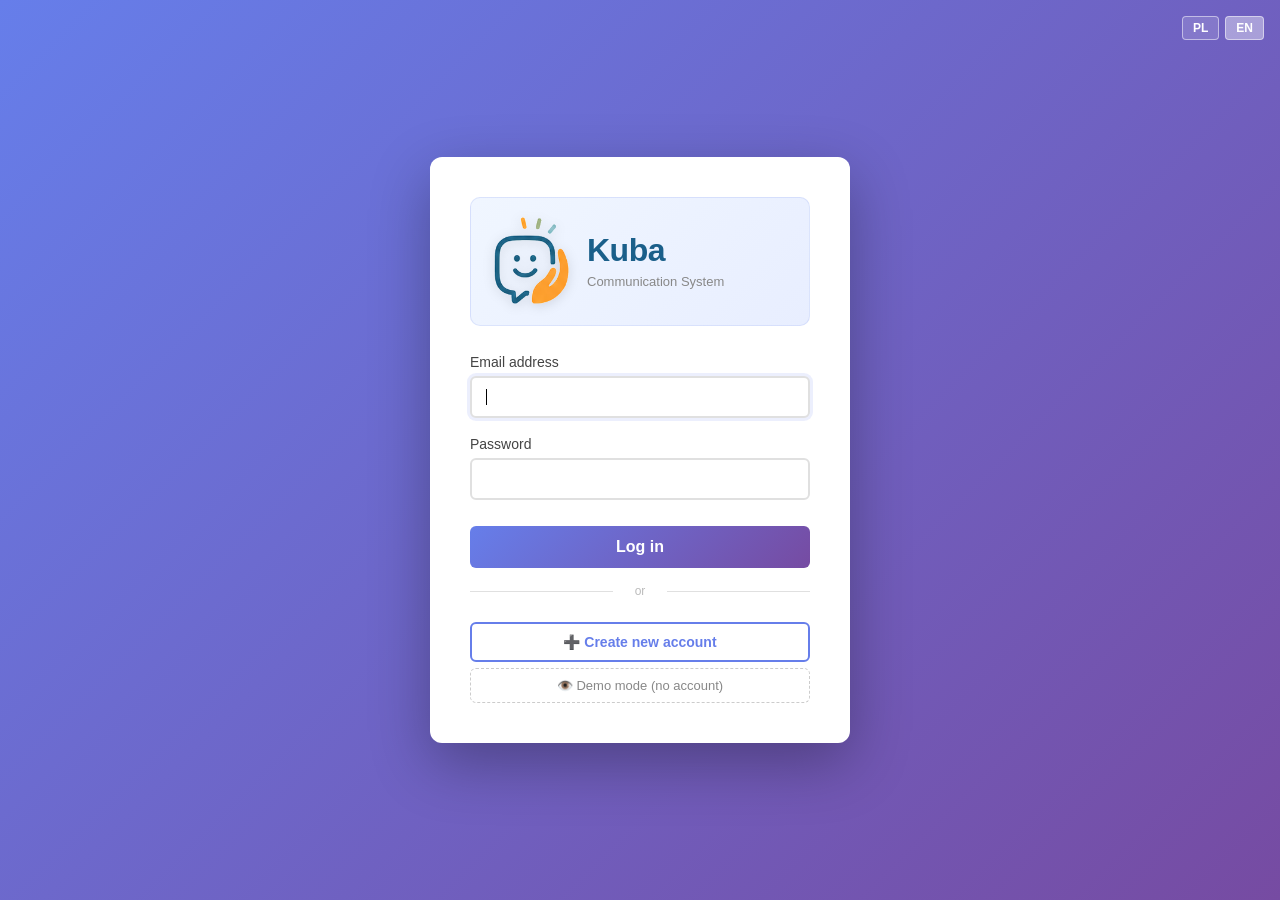
==== commit 1a649570: "Add icons" ====
--- a/public/index.html
+++ b/public/index.html
@@ -4,13 +4,21 @@
     <meta charset="UTF-8">
     <meta name="viewport" content="width=device-width, initial-scale=1.0">
     <title>Kuba - Urządzenie Komunikacyjne</title>
+    <link rel="icon" type="image/png+xml" href="img/icon.png">
     <link rel="stylesheet" href="styles.css">
 </head>
 <body>
 <div class="container">
     <!-- Header -->
     <header class="header">
-        <h1 data-i18n="appHeading">Urządzenie Komunikacyjne</h1>
+        <h1 class="app-heading">
+            <img src="img/icon.png"       alt="Kuba logo" class="app-heading-logo app-heading-logo--dark">
+            <img src="img/icon-white.png" alt="Kuba logo" class="app-heading-logo app-heading-logo--white">
+            <div class="app-heading-text">
+                <span class="app-heading-title">Kuba</span>
+                <span class="app-heading-subtitle" data-i18n="appSubtitle">System Komunikacyjny</span>
+            </div>
+        </h1>
         <div class="status-bar">
             <span id="status" data-i18n="statusReady">Gotowe</span>
             <div id="demo-badge" class="demo-badge" style="display:none;">
@@ -361,7 +369,7 @@
     <div id="about-modal" class="modal">
         <div class="modal-content about-modal-content">
             <div class="modal-header">
-                <h2 data-i18n="aboutModalTitle">ⓘ O aplikacji</h2>
+                <h2 data-i18n="aboutModalTitle">O aplikacji</h2>
                 <button class="modal-close" id="about-modal-close">&times;</button>
             </div>
             <div class="modal-body about-modal-body">
@@ -383,12 +391,8 @@
                         <!-- About Me -->
                         <div id="about-panel-me" class="about-panel settings-panel">
                             <h3 data-i18n="aboutMeHeading">👨‍💻 O mnie</h3>
-                            <div class="about-profile-card">
-                                <div class="about-avatar">👨‍💻</div>
-                                <div class="about-profile-info">
-                                    <h4 class="about-profile-name">Maciej Zieliński</h4>
-                                    <p class="about-profile-role" data-i18n="aboutMeRole">Twórca aplikacji &amp; brat Kuby</p>
-                                </div>
+                            <div class="about-kuba-photo-wrapper">
+                                <img src="img/maciej_and_kuba.png" alt="Maciej i Kuba" class="about-kuba-photo">
                             </div>
                             <div class="about-text-block">
                                 <p data-i18n="aboutMeText1">Jestem Maciej — programista i brat Kuby. Stworzyłem tę aplikację, żeby ułatwić Kubie codzienną komunikację z rodziną i opiekunami.</p>
@@ -400,12 +404,8 @@
                         <!-- About Kuba -->
                         <div id="about-panel-kuba" class="about-panel settings-panel active">
                             <h3 data-i18n="aboutKubaHeading">💙 O Kubie</h3>
-                            <div class="about-profile-card">
-                                <div class="about-avatar about-avatar-kuba">💙</div>
-                                <div class="about-profile-info">
-                                    <h4 class="about-profile-name">Kuba</h4>
-                                    <p class="about-profile-role" data-i18n="aboutKubaRole">Bohater tej aplikacji</p>
-                                </div>
+                            <div class="about-kuba-photo-wrapper">
+                                <img src="img/kuba.png" alt="Kuba" class="about-kuba-photo">
                             </div>
                             <div class="about-text-block">
                                 <p data-i18n="aboutKubaText1">Kuba jest moim bratem. Z powodu swojej choroby ma duże trudności z mówieniem i komunikacją werbalną, co sprawia, że wyrażanie codziennych potrzeb bywa dla niego wyzwaniem.</p>
@@ -552,15 +552,18 @@
                         <!-- Support / Donate -->
                         <div id="about-panel-support" class="about-panel settings-panel">
                             <div class="about-support-card">
-                                <div class="about-support-badge" data-i18n="supportBadge">Licencja „WinRAR"</div>
+                                <div class="about-support-badge" data-i18n="supportBadge">Apache License 2.0</div>
                                 <h3 class="about-support-heading" data-i18n="supportHeading">Używaj za darmo, wesprzyj jeśli chcesz</h3>
                                 <p class="about-support-text" data-i18n="supportText1">Aplikacja jest w pełni darmowa i nie ponosisz w związku z jej używaniem żadnych ukrytych opłat.</p>
-                                <p class="about-support-text" data-i18n="supportText2">Jeśli doceniasz moją pracę i chcesz przyczynić się do rozwoju projektu, możesz wesprzeć mnie dowolną kwotą — każda złotówka motywuje do dalszego rozwijania aplikacji dla Kuby. 💙</p>
+                                <p class="about-support-text" data-i18n="supportText2">Jeśli doceniasz moją pracę i chcesz przyczynić się do rozwoju projektu, możesz wesprzeć mnie dowolną kwotą — każda złotówka motywuje do dalszego rozwijania aplikacji. 💙</p>
                                 <a href="https://suppi.pl/kuba-communication-system" target="_blank" rel="noopener noreferrer" class="about-support-btn">
                                     <span data-i18n="supportBtnLabel">Kup licencję (co łaska)</span>
                                     <svg xmlns="http://www.w3.org/2000/svg" width="18" height="18" viewBox="0 0 24 24" fill="none" stroke="currentColor" stroke-width="2.5"><path d="M20.42 4.58a5.4 5.4 0 0 0-7.65 0l-.77.78-.77-.78a5.4 5.4 0 0 0-7.65 0C1.46 6.7 1.33 10.28 4 13l8 8 8-8c2.67-2.72 2.54-6.3.42-8.42z"></path></svg>
                                 </a>
                                 <p class="about-support-note">suppi.pl/kuba-communication-system</p>
+                                <p class="about-support-note">
+                                    <a href="../LICENSE" target="_blank" rel="noopener noreferrer" data-i18n="supportLicenceLink">📄 Apache License 2.0 — pełna treść licencji</a>
+                                </p>
                             </div>
                         </div>
 
--- a/public/styles.css
+++ b/public/styles.css
@@ -51,6 +51,54 @@
     color: #333;
     text-transform: uppercase;
     letter-spacing: 1px;
+}
+
+.app-heading {
+    display: flex;
+    align-items: center;
+    gap: 10px;
+}
+
+.app-heading-logo {
+    height: 44px;
+    width: auto;
+    flex-shrink: 0;
+}
+
+/* Light mode: coloured icon visible, white icon hidden */
+.app-heading-logo--white { display: none; }
+.app-heading-logo--dark  { display: block; }
+
+/* Dark mode: white icon visible, coloured icon hidden */
+.dark-mode .app-heading-logo--dark  { display: none; }
+.dark-mode .app-heading-logo--white { display: block; }
+
+.app-heading-text {
+    display: flex;
+    flex-direction: column;
+    line-height: 1;
+}
+
+.app-heading-title {
+    font-size: 26px;
+    font-weight: 800;
+    color: #1a5f8a;
+    letter-spacing: -0.5px;
+}
+
+.app-heading-subtitle {
+    font-size: 11px;
+    font-weight: 500;
+    color: #1a5f8a;
+    opacity: 0.75;
+    letter-spacing: 0.2px;
+    margin-top: 1px;
+}
+
+/* Dark mode text colours */
+.dark-mode .app-heading-title,
+.dark-mode .app-heading-subtitle {
+    color: #e0e0e0;
 }
 
 .status-bar {
@@ -2722,6 +2770,21 @@
     background: linear-gradient(135deg, #4facfe 0%, #667eea 100%);
 }
 
+/* ── Kuba photo ── */
+.about-kuba-photo-wrapper {
+    display: flex;
+    justify-content: center;
+    margin: 0 0 20px;
+}
+
+.about-kuba-photo {
+    width: 100%;
+    max-width: 340px;
+    border-radius: 16px;
+    box-shadow: 0 8px 24px rgba(102,126,234,0.25);
+    object-fit: cover;
+}
+
 .about-profile-name {
     margin: 0 0 4px;
     font-size: 18px;
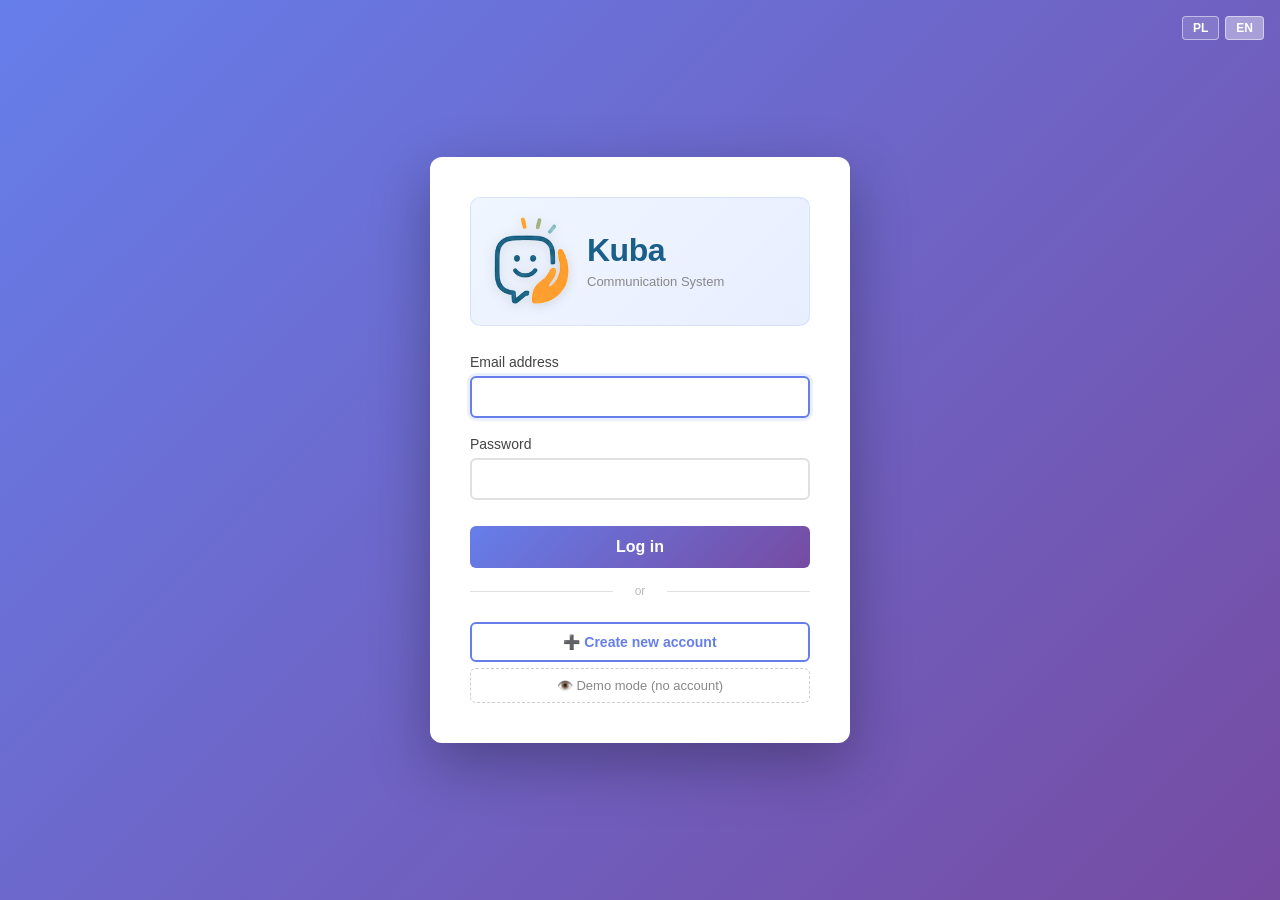
==== commit f7f7bb54: "Do not cache js" ====
--- a/public/index.html
+++ b/public/index.html
@@ -27,7 +27,7 @@
             </div>
             <button id="user-display-btn" class="manage-btn user-display-btn" title="Account">👤</button>
             <button id="about-btn" class="manage-btn" data-i18n-title="aboutBtnTitle" title="O aplikacji">ⓘ️</button>
-            <button id="manage-words-btn" class="manage-btn" data-i18n-title="manageWordsBtnTitle" title="Zarządzaj słowami">🛠️⚙️</button>
+            <button id="manage-words-btn" class="manage-btn" data-i18n-title="configurationBtnTitle" title="Zarządzaj słowami">🛠️⚙️</button>
             <button id="logout-btn" class="manage-btn logout-btn" data-i18n-title="logoutBtnTitle" title="Wyloguj się">⏻</button>
         </div>
     </header>
@@ -47,7 +47,7 @@
     <div id="word-modal" class="modal">
         <div class="modal-content">
             <div class="modal-header">
-                <h2 data-i18n="modalTitle">Zarządzaj słowami</h2>
+                <h2 data-i18n="modalTitle">Konfiguracja</h2>
                 <button class="modal-close" id="modal-close">&times;</button>
             </div>
 
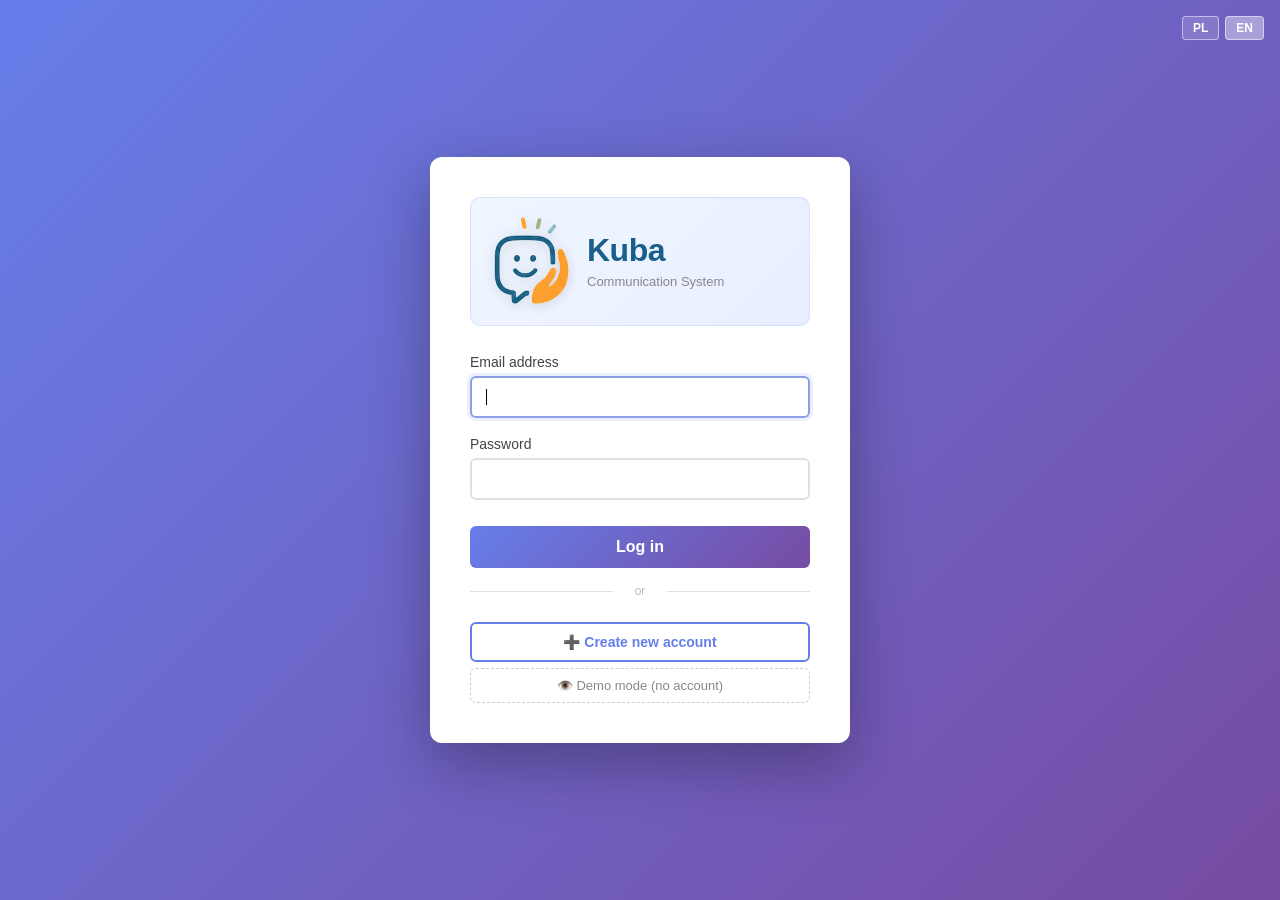
==== commit 79c2a82d: "Add feedback feature" ====
--- a/public/index.html
+++ b/public/index.html
@@ -27,6 +27,8 @@
             </div>
             <button id="user-display-btn" class="manage-btn user-display-btn" title="Account">👤</button>
             <button id="about-btn" class="manage-btn" data-i18n-title="aboutBtnTitle" title="O aplikacji">ⓘ️</button>
+            <button id="feedback-btn" class="manage-btn" data-i18n-title="feedbackBtnTitle" title="Formularz opinii">💬</button>
+            <button id="changelog-btn" class="manage-btn" data-i18n-title="changelogBtnTitle" title="Dziennik zmian">📝</button>
             <button id="manage-words-btn" class="manage-btn" data-i18n-title="configurationBtnTitle" title="Zarządzaj słowami">🛠️⚙️</button>
             <button id="logout-btn" class="manage-btn logout-btn" data-i18n-title="logoutBtnTitle" title="Wyloguj się">⏻</button>
         </div>
@@ -380,9 +382,11 @@
                         <button class="about-nav-btn settings-nav-btn active" data-about-panel="about-panel-kuba" data-i18n="aboutNavKuba">💙 O Kubie</button>
                         <button class="about-nav-btn settings-nav-btn" data-about-panel="about-panel-me" data-i18n="aboutNavMe">👨‍💻 O mnie</button>
                         <button class="about-nav-btn settings-nav-btn" data-about-panel="about-panel-contact" data-i18n="aboutNavContact">📞 Kontakt</button>
-                        <button class="about-nav-btn settings-nav-btn about-nav-support" data-about-panel="about-panel-support" data-i18n="aboutNavSupport">💜 Wesprzyj</button>
+                        <button class="about-nav-btn settings-nav-btn" data-about-panel="about-panel-feedback" data-i18n="aboutNavFeedback">💬 Opinia</button>
+                        <button class="about-nav-btn settings-nav-btn" data-about-panel="about-panel-changelog" data-i18n="aboutNavChangelog">📝 Dziennik zmian</button>
                         <button class="about-nav-btn settings-nav-btn" data-about-panel="about-panel-faq" data-i18n="aboutNavFaq">❓ FAQ</button>
                         <button class="about-nav-btn settings-nav-btn about-nav-privacy" data-about-panel="about-panel-privacy" data-i18n="aboutNavPrivacy">🔒 Prywatność</button>
+                        <button class="about-nav-btn settings-nav-btn about-nav-support" data-about-panel="about-panel-support" data-i18n="aboutNavSupport">💜 Wesprzyj</button>
                     </nav>
 
                     <!-- Right content -->
@@ -453,6 +457,49 @@
                             <div class="about-text-block" style="margin-top: 16px;">
                                 <p class="form-hint" data-i18n="aboutContactNote">Odpowiadam zazwyczaj w ciągu 24–48 godzin. Jestem otwarty na sugestie dotyczące nowych funkcji i ulepszeń aplikacji.</p>
                             </div>
+                        </div>
+
+                        <!-- Feedback -->
+                        <div id="about-panel-feedback" class="about-panel settings-panel">
+                            <h3 data-i18n="aboutFeedbackHeading">💬 Formularz opinii</h3>
+                            <div class="about-text-block">
+                                <p data-i18n="aboutFeedbackIntro">Powiedz, co nie działa, co warto dodać albo co warto poprawić.</p>
+                            </div>
+
+                            <form id="about-feedback-form" class="about-feedback-form">
+                                <div class="form-group">
+                                    <label data-i18n="feedbackEmailLabel">Twój email:</label>
+                                    <div class="about-feedback-email" data-feedback-email></div>
+                                    <small class="form-hint" data-i18n="feedbackHint">Wiadomość zostanie wysłana do administratora razem z adresem Twojego konta.</small>
+                                </div>
+
+                                <div class="form-group">
+                                    <label for="feedback-type" data-i18n="feedbackTypeLabel">Rodzaj wiadomości</label>
+                                    <select id="feedback-type" class="about-feedback-select" required>
+                                        <option value="bug" data-i18n="feedbackTypeBug">🐞 Błąd</option>
+                                        <option value="feature" data-i18n="feedbackTypeFeature">✨ Propozycja nowej funkcji</option>
+                                        <option value="existing" data-i18n="feedbackTypeExisting">💡 Opinia o istniejącej funkcji</option>
+                                    </select>
+                                </div>
+
+                                <div class="form-group">
+                                    <label for="feedback-message" data-i18n="feedbackMessageLabel">Treść wiadomości</label>
+                                    <textarea id="feedback-message" class="about-feedback-textarea" rows="7" maxlength="4000" data-i18n-placeholder="feedbackMessagePlaceholder" placeholder="Opisz problem, pomysł lub swoją opinię..." required></textarea>
+                                </div>
+
+                                <div class="form-action about-feedback-actions">
+                                    <button id="feedback-submit-btn" type="submit" class="btn-primary" data-i18n="btnSendFeedback">Wyślij wiadomość</button>
+                                </div>
+                            </form>
+                        </div>
+
+                        <!-- Changelog -->
+                        <div id="about-panel-changelog" class="about-panel settings-panel">
+                            <h3 data-i18n="aboutChangelogHeading">📝 Dziennik zmian</h3>
+                            <div class="about-text-block">
+                                <p class="form-hint" data-i18n="aboutChangelogIntro">Poniżej znajdziesz ostatnie zmiany w aplikacji. Lista pokazuje najnowsze wpisy jako pierwsze.</p>
+                            </div>
+                            <div class="about-changelog-list" id="about-changelog-list"></div>
                         </div>
 
                         <!-- FAQ -->
--- a/public/styles.css
+++ b/public/styles.css
@@ -2897,20 +2897,54 @@
 }
 
 .about-faq-q {
+    position: relative;
     padding: 12px 16px;
+    padding-right: 44px;
     font-size: 14px;
     font-weight: 700;
     color: #333;
     background: #f0f2ff;
     border-left: 4px solid #667eea;
+    cursor: pointer;
+    user-select: none;
+}
+
+.about-faq-q::after {
+    content: '+';
+    position: absolute;
+    top: 50%;
+    right: 16px;
+    transform: translateY(-50%);
+    font-size: 18px;
+    font-weight: 700;
+    color: #667eea;
+    transition: transform 0.2s ease;
 }
 
 .about-faq-a {
+    display: none;
     padding: 12px 16px;
     font-size: 13px;
     line-height: 1.6;
     color: #555;
     background: #fff;
+}
+
+.about-faq-item.is-open .about-faq-a {
+    display: block;
+}
+
+.about-faq-item.is-open .about-faq-q::after {
+    content: '−';
+}
+
+.about-faq-item.is-open .about-faq-q {
+    border-bottom: 1px solid rgba(102,126,234,0.14);
+}
+
+.about-faq-q:focus-visible {
+    outline: 2px solid #667eea;
+    outline-offset: -2px;
 }
 
 .about-faq-a p {
@@ -2986,9 +3020,133 @@
 .dark-mode .about-contact-value { color: #e0e0e0; }
 a.dark-mode .about-contact-value:hover { color: #8fa3ff; }
 
+.about-changelog-list {
+    display: flex;
+    flex-direction: column;
+    gap: 12px;
+    margin-top: 12px;
+}
+
+.about-changelog-empty {
+    margin: 0;
+    padding: 14px 16px;
+    border: 1px dashed #c8d0ff;
+    border-radius: 8px;
+    background: #f8faff;
+    color: #555;
+    font-size: 13px;
+    line-height: 1.6;
+}
+
+.about-changelog-item {
+    padding: 14px 16px;
+    background: #fff;
+    border: 1px solid #e0e4ff;
+    border-radius: 10px;
+    box-shadow: 0 2px 6px rgba(102, 126, 234, 0.06);
+}
+
+.about-changelog-date {
+    margin-bottom: 8px;
+    font-size: 12px;
+    font-weight: 800;
+    letter-spacing: 0.4px;
+    text-transform: uppercase;
+    color: #667eea;
+}
+
+.about-changelog-description {
+    font-size: 13px;
+    line-height: 1.6;
+    color: #555;
+    white-space: pre-line;
+}
+
+.about-feedback-form {
+    display: flex;
+    flex-direction: column;
+    gap: 14px;
+    margin-top: 12px;
+}
+
+.about-feedback-email {
+    margin-top: 6px;
+    padding: 10px 14px;
+    border: 1px solid #e0e4ff;
+    border-radius: 8px;
+    background: #f8faff;
+    color: #333;
+    font-size: 14px;
+    word-break: break-word;
+}
+
+.about-feedback-select,
+.about-feedback-textarea {
+    width: 100%;
+    border: 1px solid #cfd7ff;
+    border-radius: 8px;
+    background: #fff;
+    color: #333;
+    font-size: 14px;
+    padding: 10px 12px;
+}
+
+.about-feedback-textarea {
+    resize: vertical;
+    min-height: 140px;
+    line-height: 1.6;
+}
+
+.about-feedback-select:focus,
+.about-feedback-textarea:focus {
+    outline: none;
+    border-color: #667eea;
+    box-shadow: 0 0 0 3px rgba(102,126,234,0.12);
+}
+
+.about-feedback-actions {
+    display: flex;
+    justify-content: flex-end;
+}
+
 .dark-mode .about-faq-item { border-color: #333; }
 .dark-mode .about-faq-q { background: #1e1e2e; color: #e0e0e0; border-left-color: #667eea; }
+.dark-mode .about-faq-q::after { color: #8fa3ff; }
 .dark-mode .about-faq-a { background: #181828; color: #b0b0b0; }
+
+.dark-mode .about-changelog-empty {
+    background: #181828;
+    border-color: #333;
+    color: #b0b0b0;
+}
+
+.dark-mode .about-changelog-item {
+    background: #1e1e2e;
+    border-color: #333;
+    box-shadow: none;
+}
+
+.dark-mode .about-changelog-date { color: #8fa3ff; }
+.dark-mode .about-changelog-description { color: #c0c0c0; }
+
+.dark-mode .about-feedback-email {
+    background: #181828;
+    border-color: #333;
+    color: #e0e0e0;
+}
+
+.dark-mode .about-feedback-select,
+.dark-mode .about-feedback-textarea {
+    background: #1e1e2e;
+    border-color: #333;
+    color: #e0e0e0;
+}
+
+.dark-mode .about-feedback-select:focus,
+.dark-mode .about-feedback-textarea:focus {
+    border-color: #667eea;
+    box-shadow: 0 0 0 3px rgba(102,126,234,0.16);
+}
 
 /* ── Support / Donate panel ── */
 
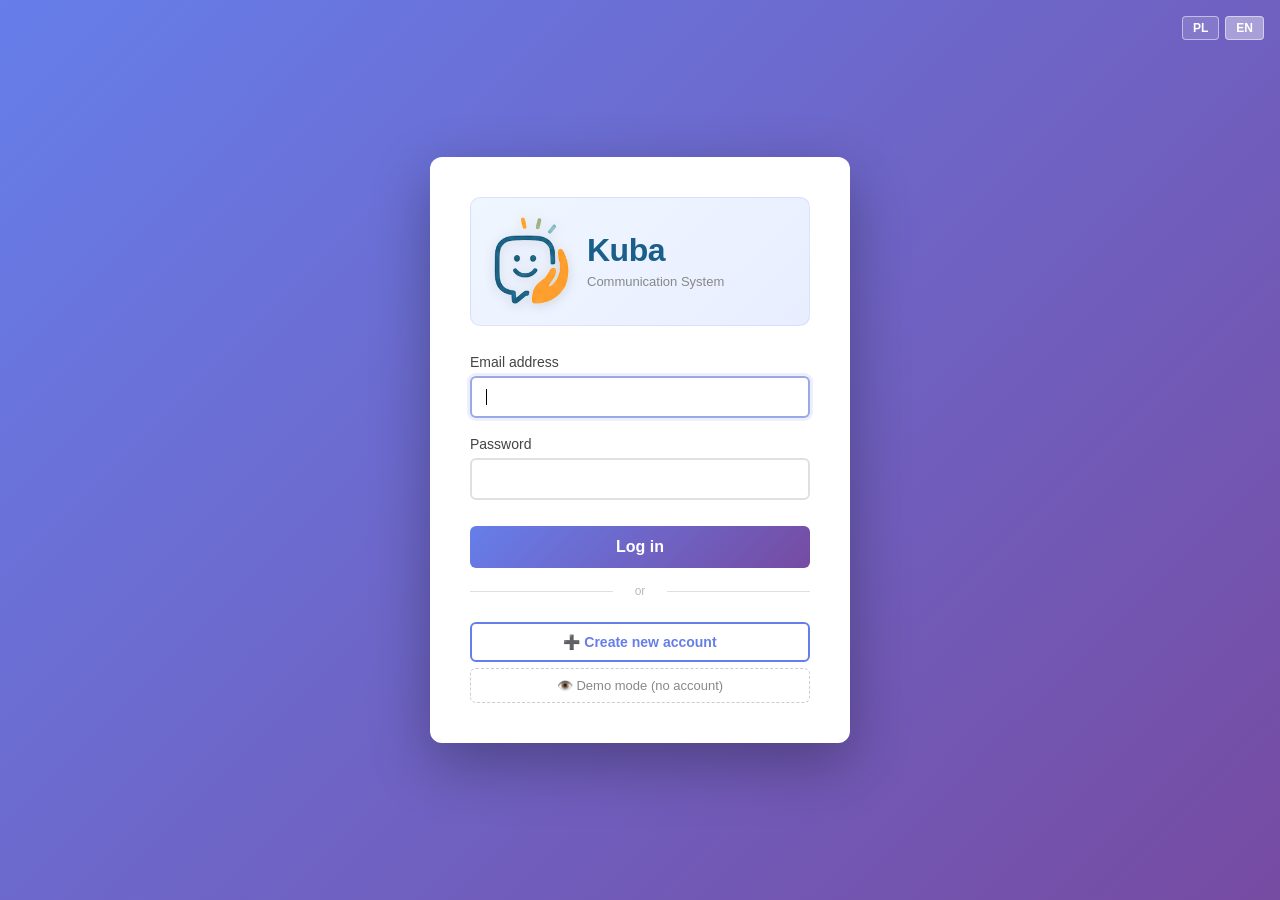
==== commit 5268dad1: "Email via SMTP" ====
--- a/public/index.html
+++ b/public/index.html
@@ -27,8 +27,8 @@
             </div>
             <button id="user-display-btn" class="manage-btn user-display-btn" title="Account">👤</button>
             <button id="about-btn" class="manage-btn" data-i18n-title="aboutBtnTitle" title="O aplikacji">ⓘ️</button>
-            <button id="feedback-btn" class="manage-btn" data-i18n-title="feedbackBtnTitle" title="Formularz opinii">💬</button>
-            <button id="changelog-btn" class="manage-btn" data-i18n-title="changelogBtnTitle" title="Dziennik zmian">📝</button>
+            <button id="feedback-btn" class="manage-btn" data-i18n-title="feedbackBtnTitle" title="Formularz opinii">📩</button>
+            <button id="changelog-btn" class="manage-btn" data-i18n-title="changelogBtnTitle" title="Dziennik zmian">🔎</button>
             <button id="manage-words-btn" class="manage-btn" data-i18n-title="configurationBtnTitle" title="Zarządzaj słowami">🛠️⚙️</button>
             <button id="logout-btn" class="manage-btn logout-btn" data-i18n-title="logoutBtnTitle" title="Wyloguj się">⏻</button>
         </div>
@@ -476,9 +476,9 @@
                                 <div class="form-group">
                                     <label for="feedback-type" data-i18n="feedbackTypeLabel">Rodzaj wiadomości</label>
                                     <select id="feedback-type" class="about-feedback-select" required>
+                                        <option value="existing" data-i18n="feedbackTypeExisting">💡 Opinia o istniejącej funkcji</option>
+                                        <option value="feature" data-i18n="feedbackTypeFeature">✨ Propozycja nowej funkcji</option>
                                         <option value="bug" data-i18n="feedbackTypeBug">🐞 Błąd</option>
-                                        <option value="feature" data-i18n="feedbackTypeFeature">✨ Propozycja nowej funkcji</option>
-                                        <option value="existing" data-i18n="feedbackTypeExisting">💡 Opinia o istniejącej funkcji</option>
                                     </select>
                                 </div>
 
